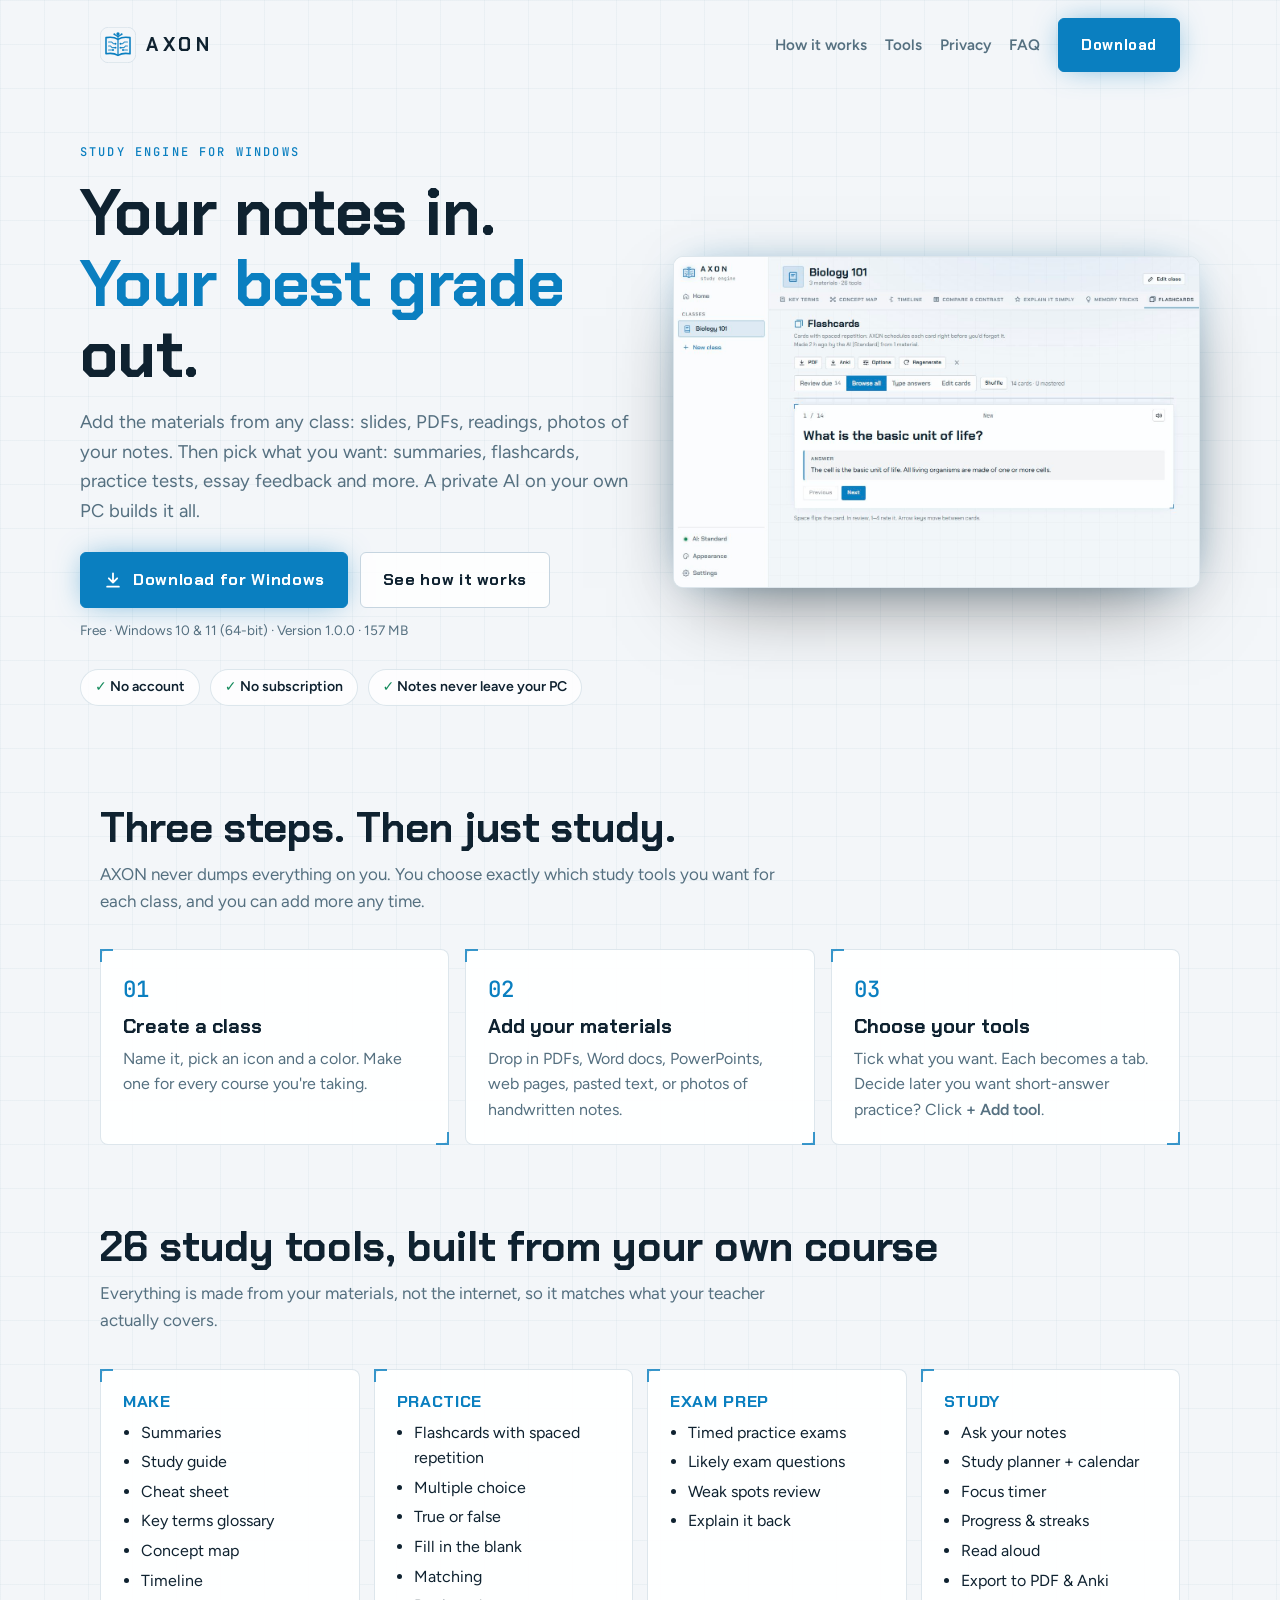
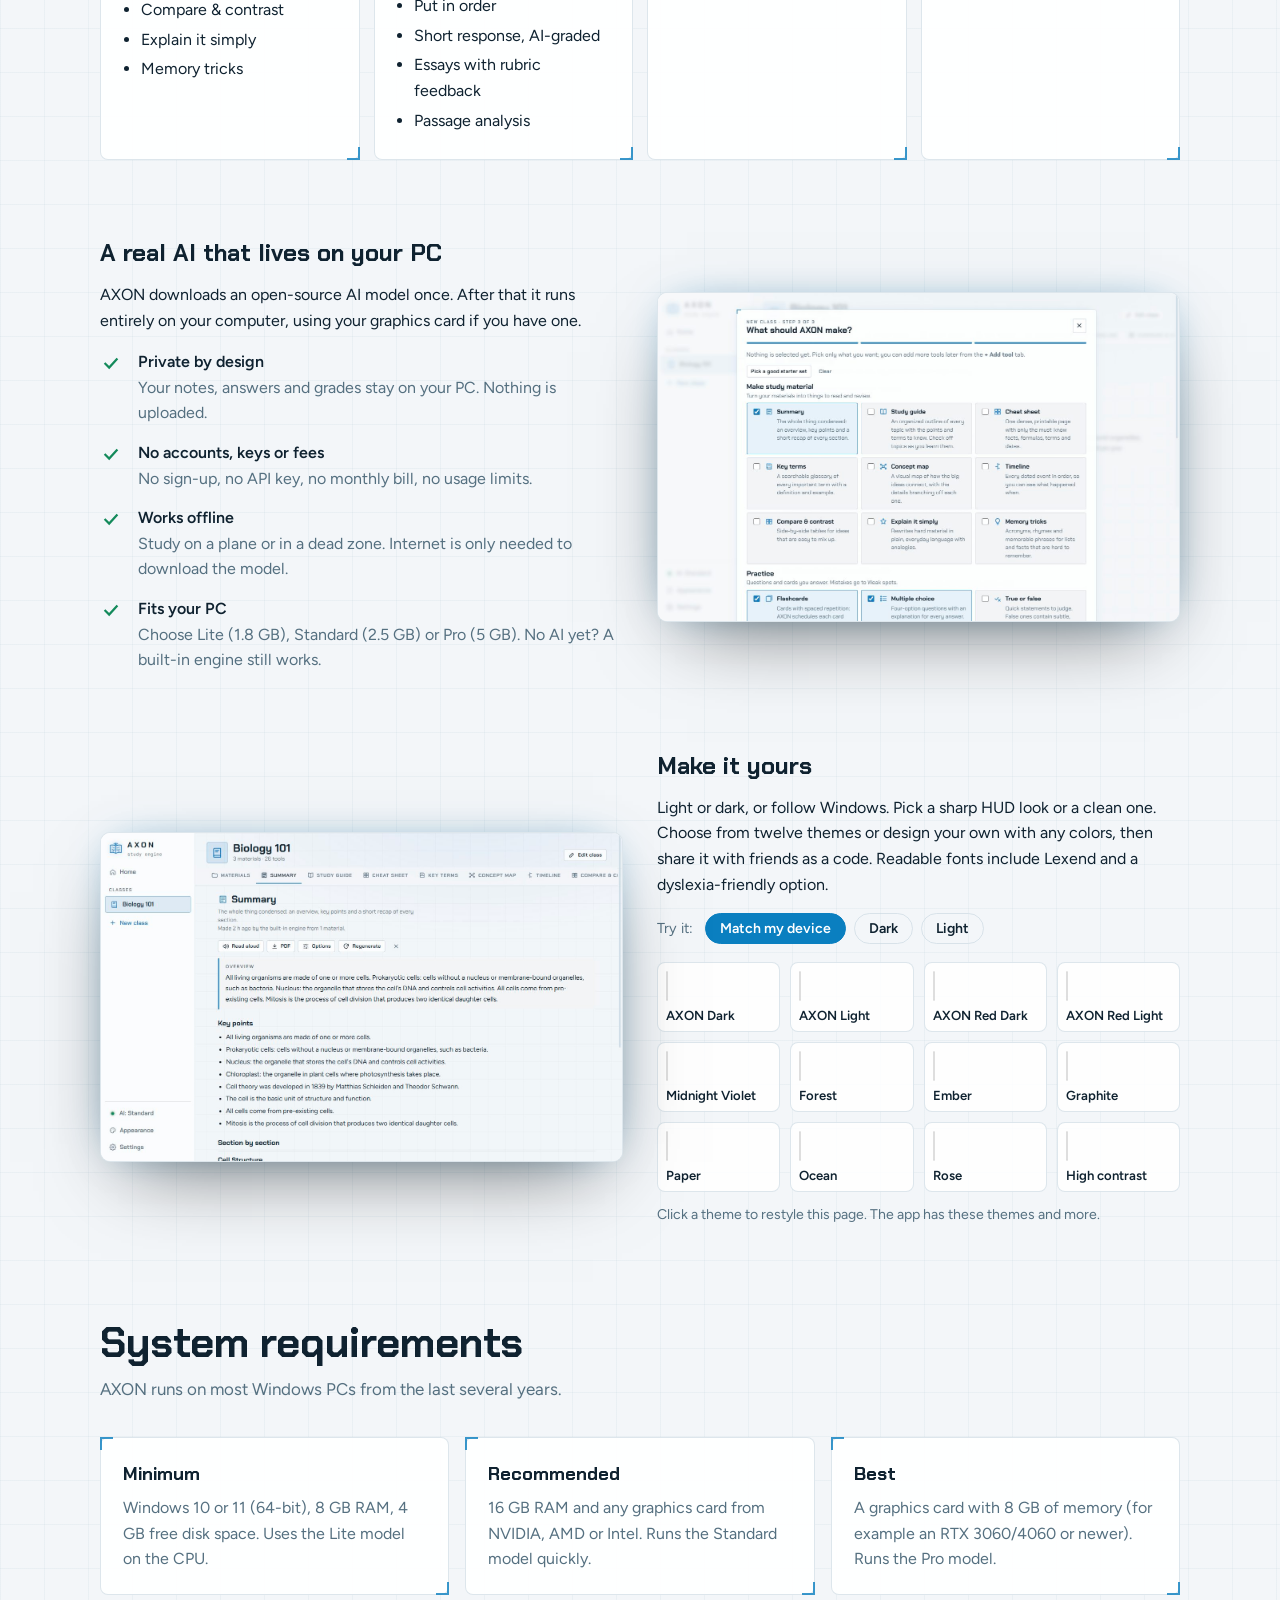
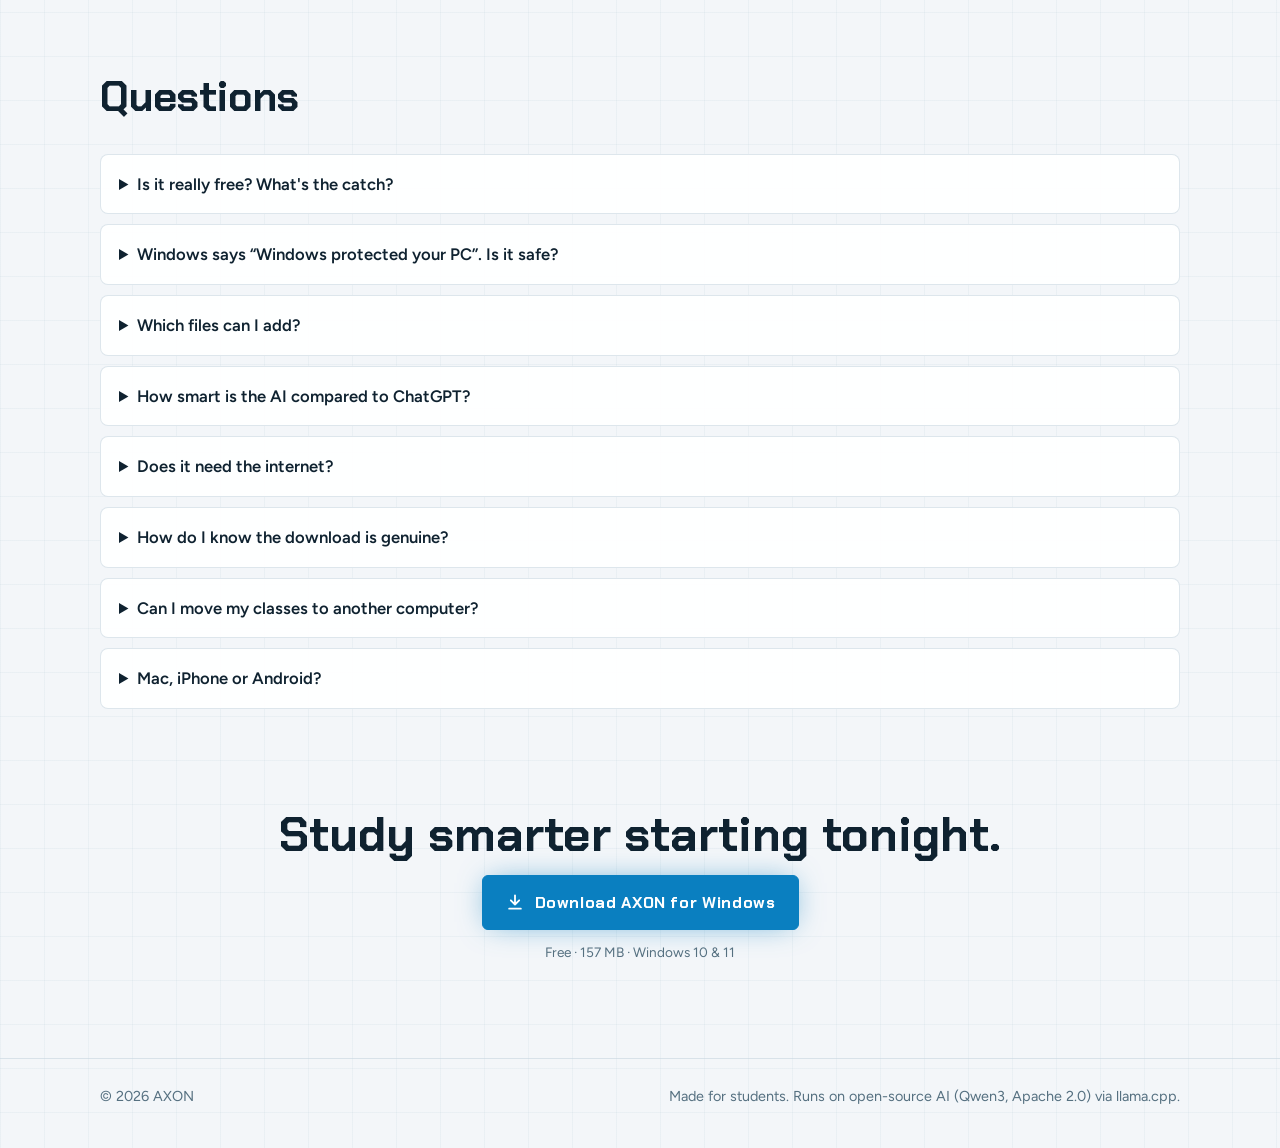
==== index.html @ 90cc16d3 "Publish AXON website Static download page with per-theme app previews, self-hosted fonts and a stric" ====
<!DOCTYPE html>
<html lang="en">
<head>
<meta charset="utf-8">
<meta name="viewport" content="width=device-width, initial-scale=1">
<title>AXON · Your private AI study engine</title>
<meta name="description" content="AXON turns your course materials into summaries, flashcards, practice tests and more, with a private AI that runs on your own PC. Free for Windows.">
<meta http-equiv="Content-Security-Policy" content="default-src 'none'; script-src 'self'; style-src 'self'; font-src 'self'; img-src 'self' data:; manifest-src 'self'; connect-src 'none'; object-src 'none'; base-uri 'none'; form-action 'none'; upgrade-insecure-requests">
<meta name="referrer" content="strict-origin-when-cross-origin">
<meta http-equiv="X-Content-Type-Options" content="nosniff">
<link rel="icon" href="icon.png" id="favicon">
<link rel="stylesheet" href="styles.css">
</head>
<body>
<header class="wrap">
  <nav>
    <a class="brand" href="#"><svg class="brand-ic" viewBox="0 0 40 40" aria-hidden="true"><rect class="tile" x=".3" y=".3" width="39.4" height="39.4" rx="9"/><g transform="translate(1.6 1.6) scale(.92)"><path d="M20 13.2C16 10.6 10.6 10.1 5.5 11.1V30.6C10.6 29.6 16 30.1 20 32.6C24 30.1 29.4 29.6 34.5 30.6V11.1C29.4 10.1 24 10.6 20 13.2Z" fill="none" stroke="currentColor" stroke-width="1.9" stroke-linejoin="round"/> <path d="M20 13.2V32.6" stroke="currentColor" stroke-width="1.5"/> <path d="M8.6 16.4H12.4L14.4 18.4H16.6M8.6 21.2H10.8L12.8 23.2H16.6M8.6 26H13.4" fill="none" stroke="currentColor" stroke-width="1.3" stroke-linecap="round" stroke-linejoin="round" stroke-opacity=".85"/> <path d="M31.4 16.4H27.6L25.6 18.4H23.4M31.4 21.2H29.2L27.2 23.2H23.4M31.4 26H26.6" fill="none" stroke="currentColor" stroke-width="1.3" stroke-linecap="round" stroke-linejoin="round" stroke-opacity=".85"/> <g fill="currentColor"><circle cx="17" cy="18.4" r="1.15"/><circle cx="17" cy="23.2" r="1.15"/><circle cx="14" cy="26" r="1.15"/><circle cx="23" cy="18.4" r="1.15"/><circle cx="23" cy="23.2" r="1.15"/><circle cx="26" cy="26" r="1.15"/></g> <g class="spark"><path d="M20 12.4V8.4M20 10L16.4 7.6M20 10L23.6 7.6" stroke="currentColor" stroke-width="1.4" stroke-linecap="round"/> <circle cx="20" cy="6.6" r="2" fill="currentColor"/><circle cx="15.6" cy="7" r="1.15" fill="currentColor"/><circle cx="24.4" cy="7" r="1.15" fill="currentColor"/></g></g></svg>AXON</a>
    <div class="navlinks"><a href="#how">How it works</a><a href="#tools">Tools</a><a href="#private">Privacy</a><a href="#faq">FAQ</a>
      <a class="btn primary" href="#download">Download</a></div>
  </nav>
</header>

<main>
  <div class="wrap hero">
    <div>
      <span class="eyebrow">Study engine for Windows</span>
      <h1>Your notes in.<br><em>Your best grade</em> out.</h1>
      <p class="lead">Add the materials from any class: slides, PDFs, readings, photos of your notes. Then pick what you want: summaries, flashcards, practice tests, essay feedback and more. A private AI on your own PC builds it all.</p>
      <div class="cta" id="download">
        <a class="btn primary" href="https://github.com/Loki-2337/axon/releases/download/v1.0.0/AXON-Setup-1.0.0.exe">
          <svg viewBox="0 0 24 24" fill="none" stroke="currentColor" stroke-width="2.2" stroke-linecap="round" stroke-linejoin="round"><path d="M12 4v11M7 10l5 5 5-5M5 20h14"/></svg>
          Download for Windows</a>
        <a class="btn" href="#how">See how it works</a>
      </div>
      <p class="fine">Free · Windows 10 &amp; 11 (64-bit) · Version 1.0.0 · 157 MB</p>
      <div class="badges"><span class="badge"><b>✓</b> No account</span><span class="badge"><b>✓</b> No subscription</span><span class="badge"><b>✓</b> Notes never leave your PC</span></div>
    </div>
    <div class="shot"><img data-shot="flashcards" src="shots/axon-dark/flashcards.jpg" width="1304" height="821" alt="AXON showing AI-made flashcards for a Biology class"></div>
  </div>

  <section id="how">
    <div class="wrap">
      <h2>Three steps. Then just study.</h2>
      <p class="sub">AXON never dumps everything on you. You choose exactly which study tools you want for each class, and you can add more any time.</p>
      <div class="steps">
        <div class="card"><span class="n">01</span><h3>Create a class</h3><p>Name it, pick an icon and a color. Make one for every course you're taking.</p></div>
        <div class="card"><span class="n">02</span><h3>Add your materials</h3><p>Drop in PDFs, Word docs, PowerPoints, web pages, pasted text, or photos of handwritten notes.</p></div>
        <div class="card"><span class="n">03</span><h3>Choose your tools</h3><p>Tick what you want. Each becomes a tab. Decide later you want short-answer practice? Click <b>+ Add tool</b>.</p></div>
      </div>
    </div>
  </section>

  <section id="tools">
    <div class="wrap">
      <h2>26 study tools, built from your own course</h2>
      <p class="sub">Everything is made from your materials, not the internet, so it matches what your teacher actually covers.</p>
      <div class="tools">
        <div class="card"><h3>MAKE</h3><ul><li>Summaries</li><li>Study guide</li><li>Cheat sheet</li><li>Key terms glossary</li><li>Concept map</li><li>Timeline</li><li>Compare &amp; contrast</li><li>Explain it simply</li><li>Memory tricks</li></ul></div>
        <div class="card"><h3>PRACTICE</h3><ul><li>Flashcards with spaced repetition</li><li>Multiple choice</li><li>True or false</li><li>Fill in the blank</li><li>Matching</li><li>Put in order</li><li>Short response, AI-graded</li><li>Essays with rubric feedback</li><li>Passage analysis</li></ul></div>
        <div class="card"><h3>EXAM PREP</h3><ul><li>Timed practice exams</li><li>Likely exam questions</li><li>Weak spots review</li><li>Explain it back</li></ul></div>
        <div class="card"><h3>STUDY</h3><ul><li>Ask your notes</li><li>Study planner + calendar</li><li>Focus timer</li><li>Progress &amp; streaks</li><li>Read aloud</li><li>Export to PDF &amp; Anki</li></ul></div>
      </div>
    </div>
  </section>

  <section id="private">
    <div class="wrap split">
      <div>
        <h2>A real AI that lives on your PC</h2>
        <p class="sub">AXON downloads an open-source AI model once. After that it runs entirely on your computer, using your graphics card if you have one.</p>
        <ul class="list">
          <li><svg viewBox="0 0 24 24" fill="none" stroke="currentColor" stroke-width="2.4"><path d="M5 12l5 5 9-10"/></svg><div><b>Private by design</b><span>Your notes, answers and grades stay on your PC. Nothing is uploaded.</span></div></li>
          <li><svg viewBox="0 0 24 24" fill="none" stroke="currentColor" stroke-width="2.4"><path d="M5 12l5 5 9-10"/></svg><div><b>No accounts, keys or fees</b><span>No sign-up, no API key, no monthly bill, no usage limits.</span></div></li>
          <li><svg viewBox="0 0 24 24" fill="none" stroke="currentColor" stroke-width="2.4"><path d="M5 12l5 5 9-10"/></svg><div><b>Works offline</b><span>Study on a plane or in a dead zone. Internet is only needed to download the model.</span></div></li>
          <li><svg viewBox="0 0 24 24" fill="none" stroke="currentColor" stroke-width="2.4"><path d="M5 12l5 5 9-10"/></svg><div><b>Fits your PC</b><span>Choose Lite (1.8 GB), Standard (2.5 GB) or Pro (5 GB). No AI yet? A built-in engine still works.</span></div></li>
        </ul>
      </div>
      <div class="shot"><img data-shot="tools" src="shots/axon-dark/tools.jpg" width="1304" height="821" alt="Choosing which study tools to add to a class"></div>
    </div>
  </section>

  <section>
    <div class="wrap split">
      <div class="shot"><img data-shot="summary" src="shots/axon-dark/summary.jpg" width="1304" height="821" alt="An AI summary of a class"></div>
      <div>
        <h2>Make it yours</h2>
        <p class="sub">Light or dark, or follow Windows. Pick a sharp HUD look or a clean one. Choose from twelve themes or design your own with any colors, then share it with friends as a code. Readable fonts include Lexend and a dyslexia-friendly option.</p>
        <div class="modes" role="group" aria-label="Light or dark"><span>Try it:</span>
          <button class="mode" data-mode="auto">Match my device</button><button class="mode" data-mode="dark">Dark</button><button class="mode" data-mode="light">Light</button></div>
        <div class="themes" id="themes" role="group" aria-label="Themes"></div>
        <p class="tryhint">Click a theme to restyle this page. The app has these themes and more.</p>
      </div>
    </div>
  </section>

  <section>
    <div class="wrap">
      <h2>System requirements</h2>
      <p class="sub">AXON runs on most Windows PCs from the last several years.</p>
      <div class="reqs">
        <div class="card"><b>Minimum</b><p>Windows 10 or 11 (64-bit), 8 GB RAM, 4 GB free disk space. Uses the Lite model on the CPU.</p></div>
        <div class="card"><b>Recommended</b><p>16 GB RAM and any graphics card from NVIDIA, AMD or Intel. Runs the Standard model quickly.</p></div>
        <div class="card"><b>Best</b><p>A graphics card with 8 GB of memory (for example an RTX 3060/4060 or newer). Runs the Pro model.</p></div>
      </div>
    </div>
  </section>

  <section id="faq">
    <div class="wrap">
      <h2>Questions</h2>
      <p class="sub"></p>
      <details><summary>Is it really free? What's the catch?</summary><p>Yes. The AI runs on your own computer, so there are no server costs to pass on to you. No ads, no account, no data collection.</p></details>
      <details><summary>Windows says “Windows protected your PC”. Is it safe?</summary><p>That warning appears for new apps that haven't built up a download reputation with Microsoft yet. Click “More info”, then “Run anyway”.</p></details>
      <details><summary>Which files can I add?</summary><p>PDF (including scanned PDFs), Word (.docx), PowerPoint (.pptx), Excel (.xlsx), CSV, RTF, text, Markdown and HTML files, web pages (paste a link), pasted text, and photos or screenshots of notes. AXON reads the text from photos and scans for you, and marks it so you can check it.</p></details>
      <details><summary>How smart is the AI compared to ChatGPT?</summary><p>It's a smaller model, so it's tuned for one job: building study material from what you give it. It only uses your materials, which keeps questions on topic and avoids made-up facts. Larger models give better results if your PC can run them.</p></details>
      <details><summary>Does it need the internet?</summary><p>Only to download the AI model (once), to add web links, and the first time you add a photo (to download the text-recognition data). Everything else works offline.</p></details>
      <details id="verify"><summary>How do I know the download is genuine?</summary><p>Every release has a unique fingerprint (SHA-256). After downloading, open PowerShell in your Downloads folder and run <code>Get-FileHash AXON-Setup-1.0.0.exe</code>. The result must match exactly:</p><code class="hash">71FD82F5A1A67143D7C548A097F24AF6279111B9EF87F28E09CBEA021C46C9F5</code><p>If it doesn't match, delete the file and download it again from this page only.</p></details>
      <details><summary>Can I move my classes to another computer?</summary><p>Yes. Settings → Your data → Back up all classes creates one file. Restore it on the other PC.</p></details>
      <details><summary>Mac, iPhone or Android?</summary><p>AXON is Windows-only for now.</p></details>
    </div>
  </section>

  <div class="wrap final">
    <h2>Study smarter starting tonight.</h2>
    <a class="btn primary" href="https://github.com/Loki-2337/axon/releases/download/v1.0.0/AXON-Setup-1.0.0.exe">
      <svg viewBox="0 0 24 24" fill="none" stroke="currentColor" stroke-width="2.2" stroke-linecap="round" stroke-linejoin="round"><path d="M12 4v11M7 10l5 5 5-5M5 20h14"/></svg>
      Download AXON for Windows</a>
    <p class="fine">Free · 157 MB · Windows 10 &amp; 11</p>
  </div>
</main>

<footer><div class="wrap"><span>© 2026 AXON</span><span>Made for students. Runs on open-source AI (Qwen3, Apache 2.0) via llama.cpp.</span></div></footer>
<script src="site.js" defer></script>
</body>
</html>
---- styles.css ----
/* AXON website styles. Fonts are self-hosted (see fonts/). */
@font-face{font-family:"Chakra Petch";font-style:normal;font-weight:500;font-display:swap;src:url(fonts/chakra-petch-latin-500-normal.woff2) format("woff2")}
@font-face{font-family:"Chakra Petch";font-style:normal;font-weight:600;font-display:swap;src:url(fonts/chakra-petch-latin-600-normal.woff2) format("woff2")}
@font-face{font-family:"Chakra Petch";font-style:normal;font-weight:700;font-display:swap;src:url(fonts/chakra-petch-latin-700-normal.woff2) format("woff2")}
@font-face{font-family:"Figtree";font-style:normal;font-weight:400;font-display:swap;src:url(fonts/figtree-latin-400-normal.woff2) format("woff2")}
@font-face{font-family:"Figtree";font-style:normal;font-weight:500;font-display:swap;src:url(fonts/figtree-latin-500-normal.woff2) format("woff2")}
@font-face{font-family:"Figtree";font-style:normal;font-weight:600;font-display:swap;src:url(fonts/figtree-latin-600-normal.woff2) format("woff2")}
@font-face{font-family:"JetBrains Mono";font-style:normal;font-weight:500;font-display:swap;src:url(fonts/jetbrains-mono-latin-500-normal.woff2) format("woff2")}
:root{--bg:#050b12;--panel:#0a1622;--line:#1d5468;--text:#d8f3ff;--muted:#7fa3b3;--accent:#33e1ff;--c2:#ffb547;--good:#3ee0a0;--ink:#061017;
  --grid:color-mix(in srgb,var(--line) 20%,transparent);--soft:color-mix(in srgb,var(--line) 60%,transparent);color-scheme:dark}
@media (prefers-color-scheme: light){:root:not([data-theme="dark"]){--bg:#f3f6f9;--panel:#fff;--line:#c6d5e0;--text:#0f2230;--muted:#557080;--accent:#0a7fc0;--c2:#b86e00;--good:#138a5b;--ink:#fff;color-scheme:light}}
:root[data-theme="light"]{--bg:#f3f6f9;--panel:#fff;--line:#c6d5e0;--text:#0f2230;--muted:#557080;--accent:#0a7fc0;--c2:#b86e00;--good:#138a5b;--ink:#fff;color-scheme:light}
body{transition:background-color .35s,color .35s}
*{box-sizing:border-box}
html{scroll-behavior:smooth}
body{margin:0;background:var(--bg);color:var(--text);font:16px/1.6 "Figtree",system-ui,sans-serif;-webkit-font-smoothing:antialiased;
  background-image:radial-gradient(1000px 520px at 75% -10%,color-mix(in srgb,var(--accent) 12%,transparent),transparent 60%),linear-gradient(var(--grid) 1px,transparent 1px),linear-gradient(90deg,var(--grid) 1px,transparent 1px);background-size:auto,44px 44px,44px 44px}
a{color:var(--accent)}
h1,h2,h3{font-family:"Chakra Petch",sans-serif;line-height:1.08;margin:0}
.wrap{max-width:1120px;margin:0 auto;padding:0 20px}
nav{display:flex;align-items:center;justify-content:space-between;padding:18px 0;gap:12px}
.brand{display:flex;align-items:center;gap:10px;font-family:"Chakra Petch";font-weight:700;letter-spacing:.24em;font-size:19px;text-decoration:none;color:var(--text)}
.brand-ic{width:36px;height:36px;display:block;flex:none}
.brand-ic .tile{fill:var(--bg);stroke:var(--line);stroke-width:.6}
.brand-ic g{color:var(--accent);transition:color .35s}
.brand-ic .tile{transition:fill .35s}
.brand-ic .spark{animation:spark 2.8s ease-in-out infinite}
@keyframes spark{50%{opacity:.45}}
@media (prefers-reduced-motion: reduce){.brand-ic .spark{animation:none}}
.navlinks{display:flex;gap:18px;align-items:center;font-weight:600;font-size:.95rem}
.navlinks a{color:var(--muted);text-decoration:none}
.navlinks a:hover{color:var(--text)}
.btn{display:inline-flex;align-items:center;gap:10px;font-family:"Chakra Petch";font-weight:700;letter-spacing:.04em;padding:14px 22px;border-radius:6px;text-decoration:none;border:1px solid var(--line);color:var(--text);background:color-mix(in srgb,var(--panel) 85%,transparent)}
.btn.primary{background:var(--accent);color:var(--ink);border-color:var(--accent);box-shadow:0 0 30px -8px color-mix(in srgb,var(--accent) 70%,transparent)}
.btn.primary:hover{filter:brightness(1.08)}
.btn svg{width:20px;height:20px}
.hero{display:grid;grid-template-columns:1.05fr 1fr;gap:40px;align-items:center;padding:48px 0 30px}
.eyebrow{font-family:"JetBrains Mono";font-size:12px;letter-spacing:.18em;text-transform:uppercase;color:var(--accent)}
.hero h1{font-size:clamp(2.4rem,5.4vw,4.1rem);margin:14px 0 18px;letter-spacing:-.01em}
.hero h1 em{font-style:normal;color:var(--accent)}
.hero p.lead{font-size:1.15rem;color:var(--muted);max-width:52ch;margin:0 0 26px}
.cta{display:flex;flex-wrap:wrap;gap:12px;align-items:center}
.fine{font-size:.85rem;color:var(--muted);margin-top:12px}
.shot{border:1px solid var(--soft);border-radius:10px;overflow:hidden;box-shadow:0 30px 80px -30px rgba(0,0,0,.6),0 0 40px -18px color-mix(in srgb,var(--accent) 60%,transparent);position:relative;background:var(--panel)}
.shot img{display:block;width:100%;height:auto;transition:opacity .25s}
.shot img.swapping{opacity:.15}
.badges{display:flex;flex-wrap:wrap;gap:10px;margin:28px 0 0}
.badge{border:1px solid var(--soft);border-radius:999px;padding:6px 14px;font-size:.88rem;font-weight:600;background:color-mix(in srgb,var(--panel) 80%,transparent)}
.badge b{color:var(--good)}
section{padding:70px 0 10px}
section > .wrap > h2{font-size:clamp(1.8rem,3.4vw,2.6rem);margin-bottom:10px}
section > .wrap > p.sub{color:var(--muted);max-width:62ch;margin:0 0 34px;font-size:1.06rem}
.steps{display:grid;grid-template-columns:repeat(3,1fr);gap:16px}
.card{background:color-mix(in srgb,var(--panel) 92%,transparent);border:1px solid var(--soft);border-radius:8px;padding:22px;position:relative}
.card::before,.card::after{content:"";position:absolute;width:11px;height:11px;border:2px solid var(--accent);opacity:.8}
.card::before{top:-1px;left:-1px;border-right:0;border-bottom:0}.card::after{bottom:-1px;right:-1px;border-left:0;border-top:0}
.card .n{font-family:"JetBrains Mono";color:var(--accent);font-size:1.4rem}
.card h3{font-size:1.25rem;margin:8px 0 8px}
.card p{margin:0;color:var(--muted)}
.tools{display:grid;grid-template-columns:repeat(4,1fr);gap:14px}
.tools .card h3{font-size:1.05rem;color:var(--accent);margin:0 0 10px;letter-spacing:.04em}
.tools ul{margin:0;padding-left:1.1rem;color:var(--text)}
.tools li{margin:4px 0}
.split{display:grid;grid-template-columns:1fr 1fr;gap:34px;align-items:center}
.list{list-style:none;padding:0;margin:0;display:grid;gap:14px}
.list li{display:grid;grid-template-columns:28px 1fr;gap:10px}
.list li svg{width:22px;height:22px;color:var(--good);margin-top:3px}
.list b{display:block}
.list span{color:var(--muted)}
.themes{display:grid;grid-template-columns:repeat(auto-fill,minmax(112px,1fr));gap:10px;margin-top:18px}
.sw{display:flex;flex-direction:column;gap:7px;padding:8px;border-radius:8px;border:1px solid var(--soft);background:color-mix(in srgb,var(--panel) 85%,transparent);color:var(--text);cursor:pointer;font:600 .82rem "Figtree",sans-serif;text-align:left;transition:border-color .15s,transform .15s}
.sw:hover{border-color:var(--accent);transform:translateY(-2px)}
.sw[aria-pressed="true"]{border-color:var(--accent);box-shadow:0 0 0 1px var(--accent),0 0 18px -6px var(--accent)}
.sw .chipset{display:grid;grid-template-columns:2fr 1fr 1fr;height:30px;border-radius:4px;overflow:hidden;border:1px solid rgba(127,127,127,.25)}
.modes{display:flex;gap:8px;flex-wrap:wrap;margin-top:14px;align-items:center}
.modes span{color:var(--muted);font-size:.9rem;margin-right:4px}
.mode{border:1px solid var(--soft);background:transparent;color:var(--text);border-radius:999px;padding:6px 14px;font:600 .88rem "Figtree",sans-serif;cursor:pointer}
.mode[aria-pressed="true"]{background:var(--accent);color:var(--ink);border-color:var(--accent)}
.tryhint{font-size:.88rem;color:var(--muted);margin-top:12px}
.reqs{display:grid;grid-template-columns:repeat(3,1fr);gap:16px}
.reqs .card b{font-family:"Chakra Petch";font-size:1.15rem}
.reqs .card p{margin-top:6px}
details{border:1px solid var(--soft);border-radius:8px;background:color-mix(in srgb,var(--panel) 92%,transparent);margin-bottom:10px}
summary{cursor:pointer;padding:16px 18px;font-weight:600;font-size:1.04rem}
details p{margin:0;padding:0 18px 16px;color:var(--muted)}
.final{text-align:center;padding:80px 0}
.final h2{font-size:clamp(2rem,4vw,3rem);margin-bottom:14px}
footer{border-top:1px solid var(--soft);padding:26px 0 40px;color:var(--muted);font-size:.9rem}
footer .wrap{display:flex;justify-content:space-between;flex-wrap:wrap;gap:12px}
@media (max-width:900px){
  .hero,.split{grid-template-columns:1fr}
  .tools{grid-template-columns:1fr 1fr}
  .steps,.reqs{grid-template-columns:1fr}
  .navlinks a:not(.btn){display:none}
}
@media (max-width:520px){.tools{grid-template-columns:1fr}.wrap{padding:0 16px}.btn{padding:12px 16px}}
.sw .chipset i{display:block}
.hash{font-family:"JetBrains Mono",monospace;font-size:.82rem;word-break:break-all;background:color-mix(in srgb,var(--panel) 85%,transparent);border:1px solid var(--soft);border-radius:6px;padding:8px 10px;display:block;margin:8px 18px 0;color:var(--text)}
details code{font-family:"JetBrains Mono",monospace;font-size:.85rem}
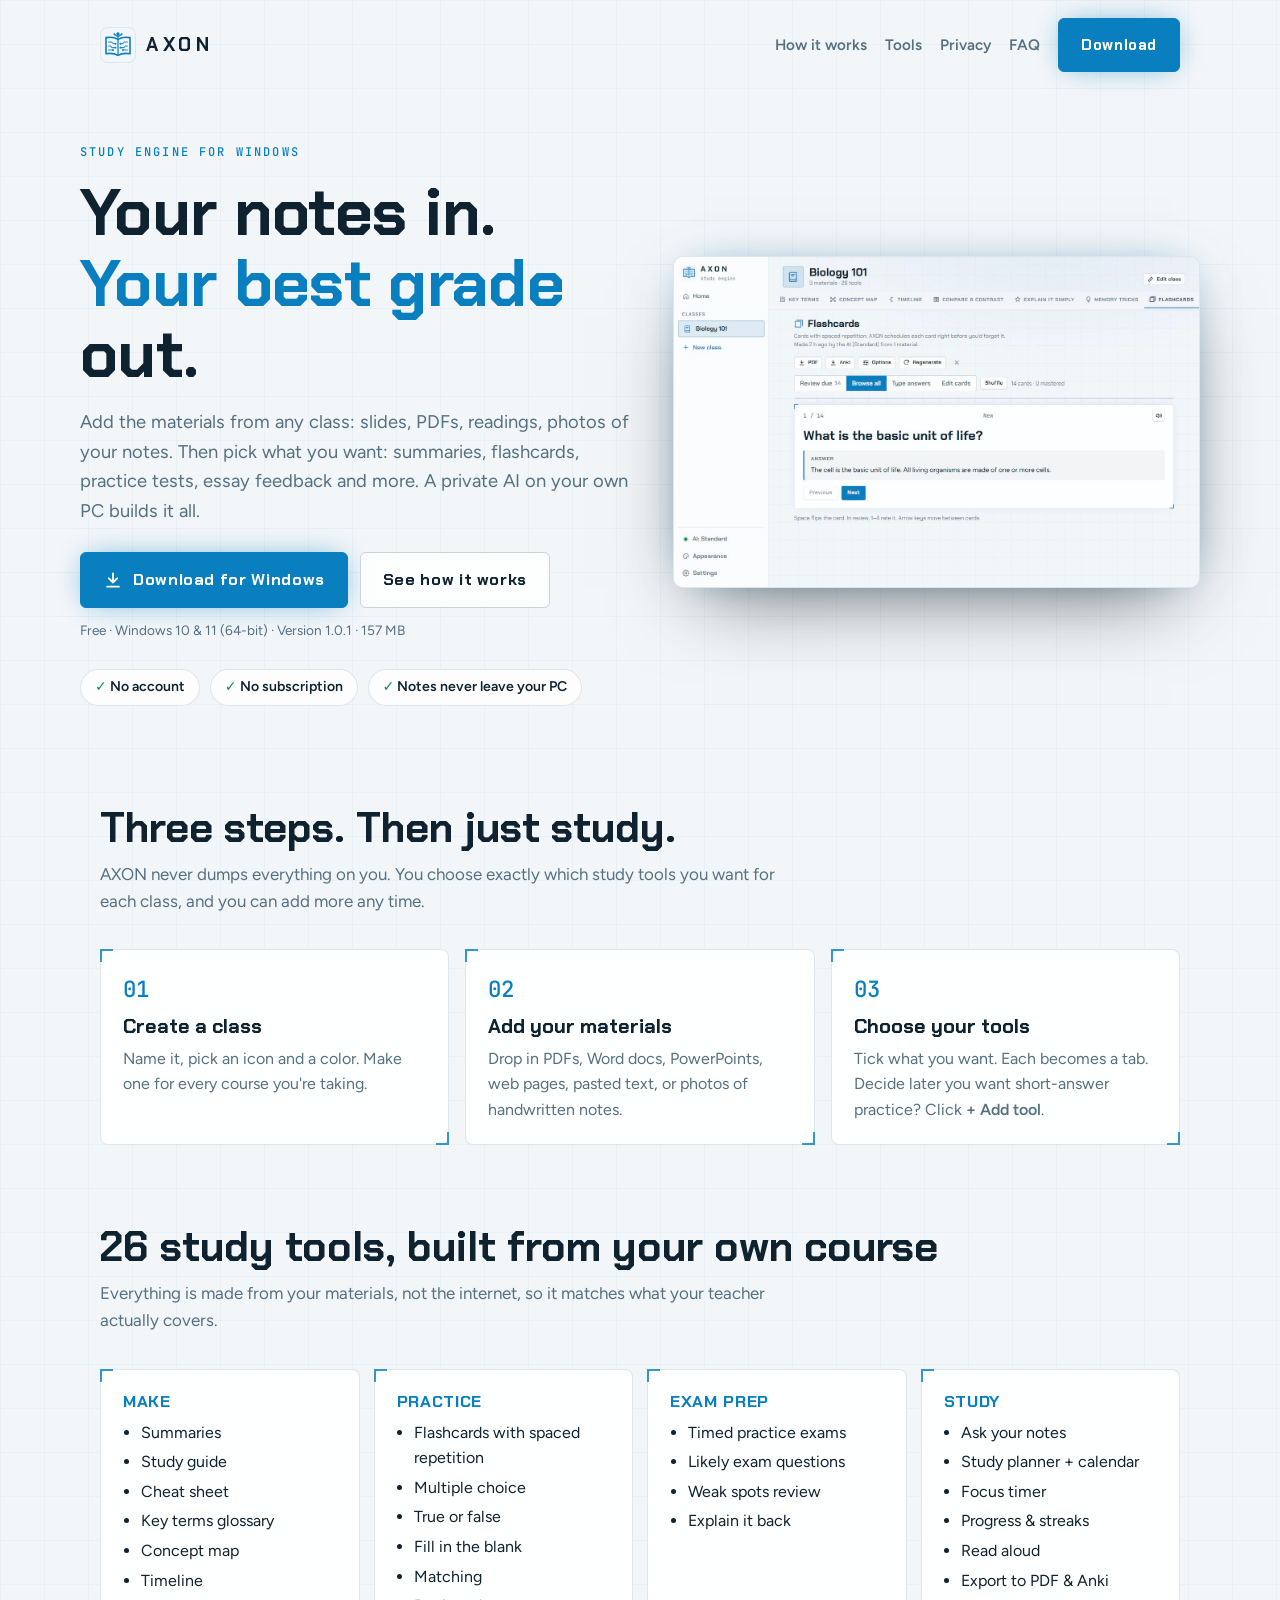
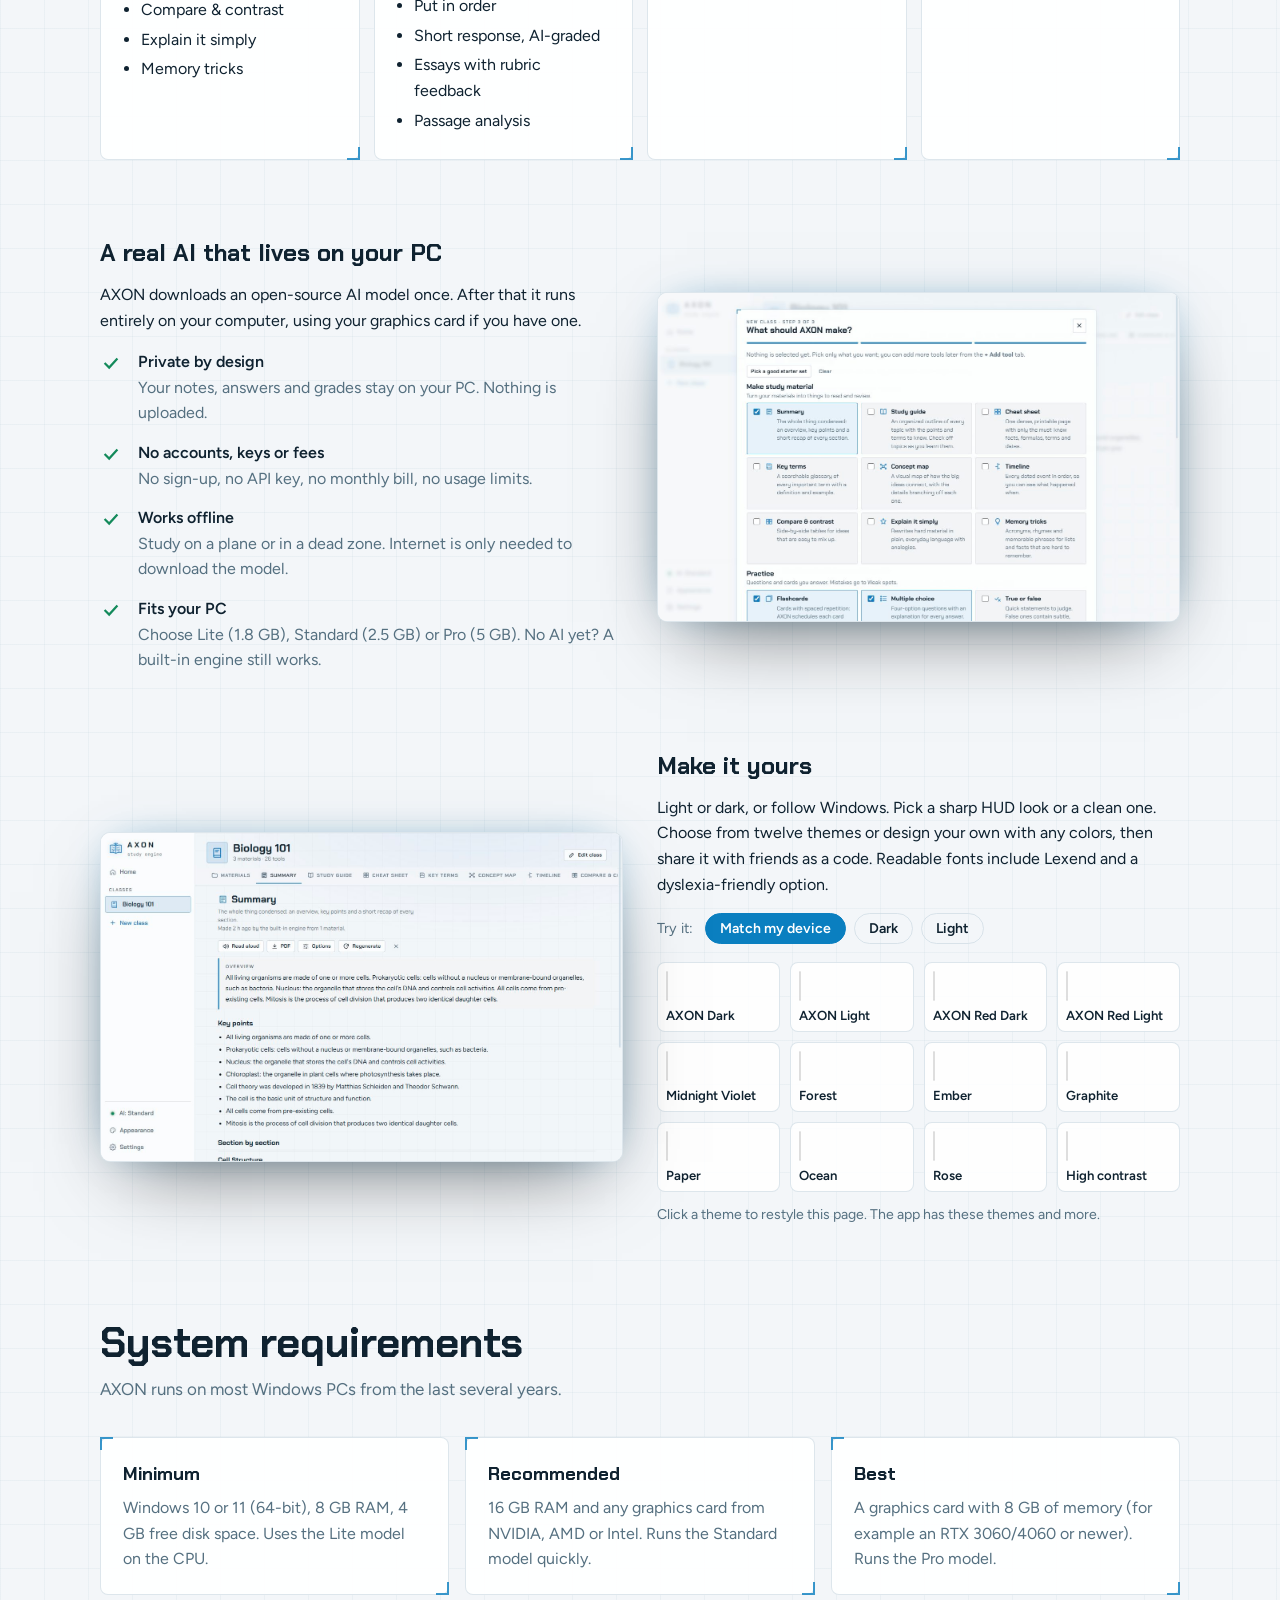
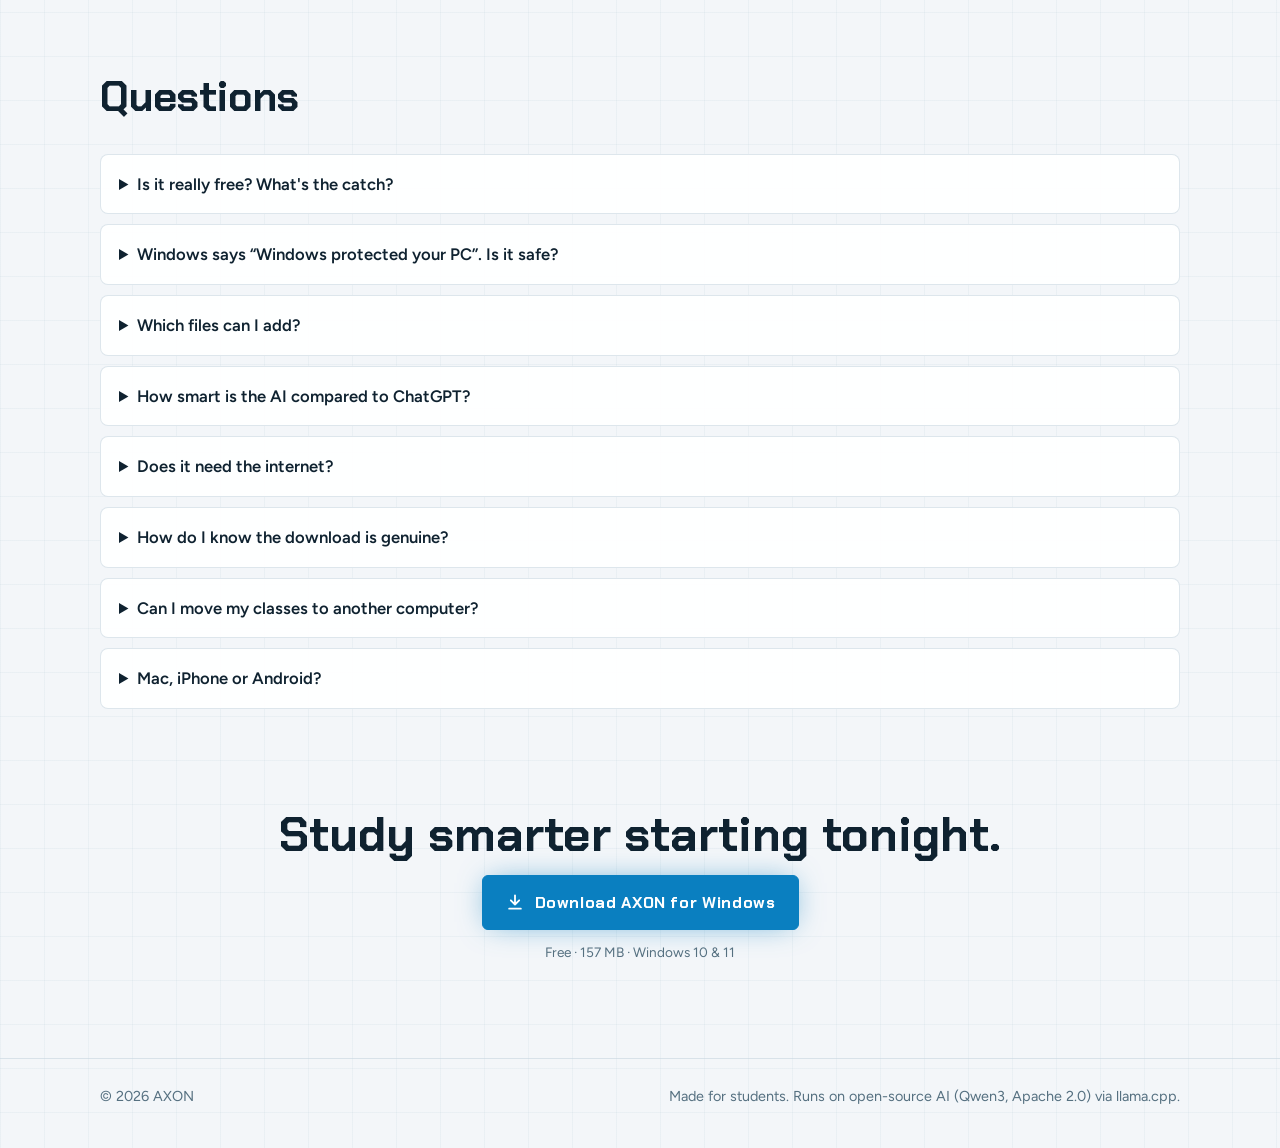
==== commit 1df709e3: "Release 1.0.1: point downloads and fingerprint at the new installer Co-Authored-By: Claude Opus 5.5 " ====
--- a/index.html
+++ b/index.html
@@ -27,12 +27,12 @@
       <h1>Your notes in.<br><em>Your best grade</em> out.</h1>
       <p class="lead">Add the materials from any class: slides, PDFs, readings, photos of your notes. Then pick what you want: summaries, flashcards, practice tests, essay feedback and more. A private AI on your own PC builds it all.</p>
       <div class="cta" id="download">
-        <a class="btn primary" href="https://github.com/Loki-2337/axon/releases/download/v1.0.0/AXON-Setup-1.0.0.exe">
+        <a class="btn primary" href="https://github.com/Loki-2337/axon/releases/download/v1.0.1/AXON-Setup-1.0.1.exe">
           <svg viewBox="0 0 24 24" fill="none" stroke="currentColor" stroke-width="2.2" stroke-linecap="round" stroke-linejoin="round"><path d="M12 4v11M7 10l5 5 5-5M5 20h14"/></svg>
           Download for Windows</a>
         <a class="btn" href="#how">See how it works</a>
       </div>
-      <p class="fine">Free · Windows 10 &amp; 11 (64-bit) · Version 1.0.0 · 157 MB</p>
+      <p class="fine">Free · Windows 10 &amp; 11 (64-bit) · Version 1.0.1 · 157 MB</p>
       <div class="badges"><span class="badge"><b>✓</b> No account</span><span class="badge"><b>✓</b> No subscription</span><span class="badge"><b>✓</b> Notes never leave your PC</span></div>
     </div>
     <div class="shot"><img data-shot="flashcards" src="shots/axon-dark/flashcards.jpg" width="1304" height="821" alt="AXON showing AI-made flashcards for a Biology class"></div>
@@ -114,7 +114,7 @@
       <details><summary>Which files can I add?</summary><p>PDF (including scanned PDFs), Word (.docx), PowerPoint (.pptx), Excel (.xlsx), CSV, RTF, text, Markdown and HTML files, web pages (paste a link), pasted text, and photos or screenshots of notes. AXON reads the text from photos and scans for you, and marks it so you can check it.</p></details>
       <details><summary>How smart is the AI compared to ChatGPT?</summary><p>It's a smaller model, so it's tuned for one job: building study material from what you give it. It only uses your materials, which keeps questions on topic and avoids made-up facts. Larger models give better results if your PC can run them.</p></details>
       <details><summary>Does it need the internet?</summary><p>Only to download the AI model (once), to add web links, and the first time you add a photo (to download the text-recognition data). Everything else works offline.</p></details>
-      <details id="verify"><summary>How do I know the download is genuine?</summary><p>Every release has a unique fingerprint (SHA-256). After downloading, open PowerShell in your Downloads folder and run <code>Get-FileHash AXON-Setup-1.0.0.exe</code>. The result must match exactly:</p><code class="hash">71FD82F5A1A67143D7C548A097F24AF6279111B9EF87F28E09CBEA021C46C9F5</code><p>If it doesn't match, delete the file and download it again from this page only.</p></details>
+      <details id="verify"><summary>How do I know the download is genuine?</summary><p>Every release has a unique fingerprint (SHA-256). After downloading, open PowerShell in your Downloads folder and run <code>Get-FileHash AXON-Setup-1.0.1.exe</code>. The result must match exactly:</p><code class="hash">855FA385242F1800DA1239C23C1DD4C30552E058FC9F3B2EFE73C66B035EF6B2</code><p>If it doesn't match, delete the file and download it again from this page only.</p></details>
       <details><summary>Can I move my classes to another computer?</summary><p>Yes. Settings → Your data → Back up all classes creates one file. Restore it on the other PC.</p></details>
       <details><summary>Mac, iPhone or Android?</summary><p>AXON is Windows-only for now.</p></details>
     </div>
@@ -122,7 +122,7 @@
 
   <div class="wrap final">
     <h2>Study smarter starting tonight.</h2>
-    <a class="btn primary" href="https://github.com/Loki-2337/axon/releases/download/v1.0.0/AXON-Setup-1.0.0.exe">
+    <a class="btn primary" href="https://github.com/Loki-2337/axon/releases/download/v1.0.1/AXON-Setup-1.0.1.exe">
       <svg viewBox="0 0 24 24" fill="none" stroke="currentColor" stroke-width="2.2" stroke-linecap="round" stroke-linejoin="round"><path d="M12 4v11M7 10l5 5 5-5M5 20h14"/></svg>
       Download AXON for Windows</a>
     <p class="fine">Free · 157 MB · Windows 10 &amp; 11</p>
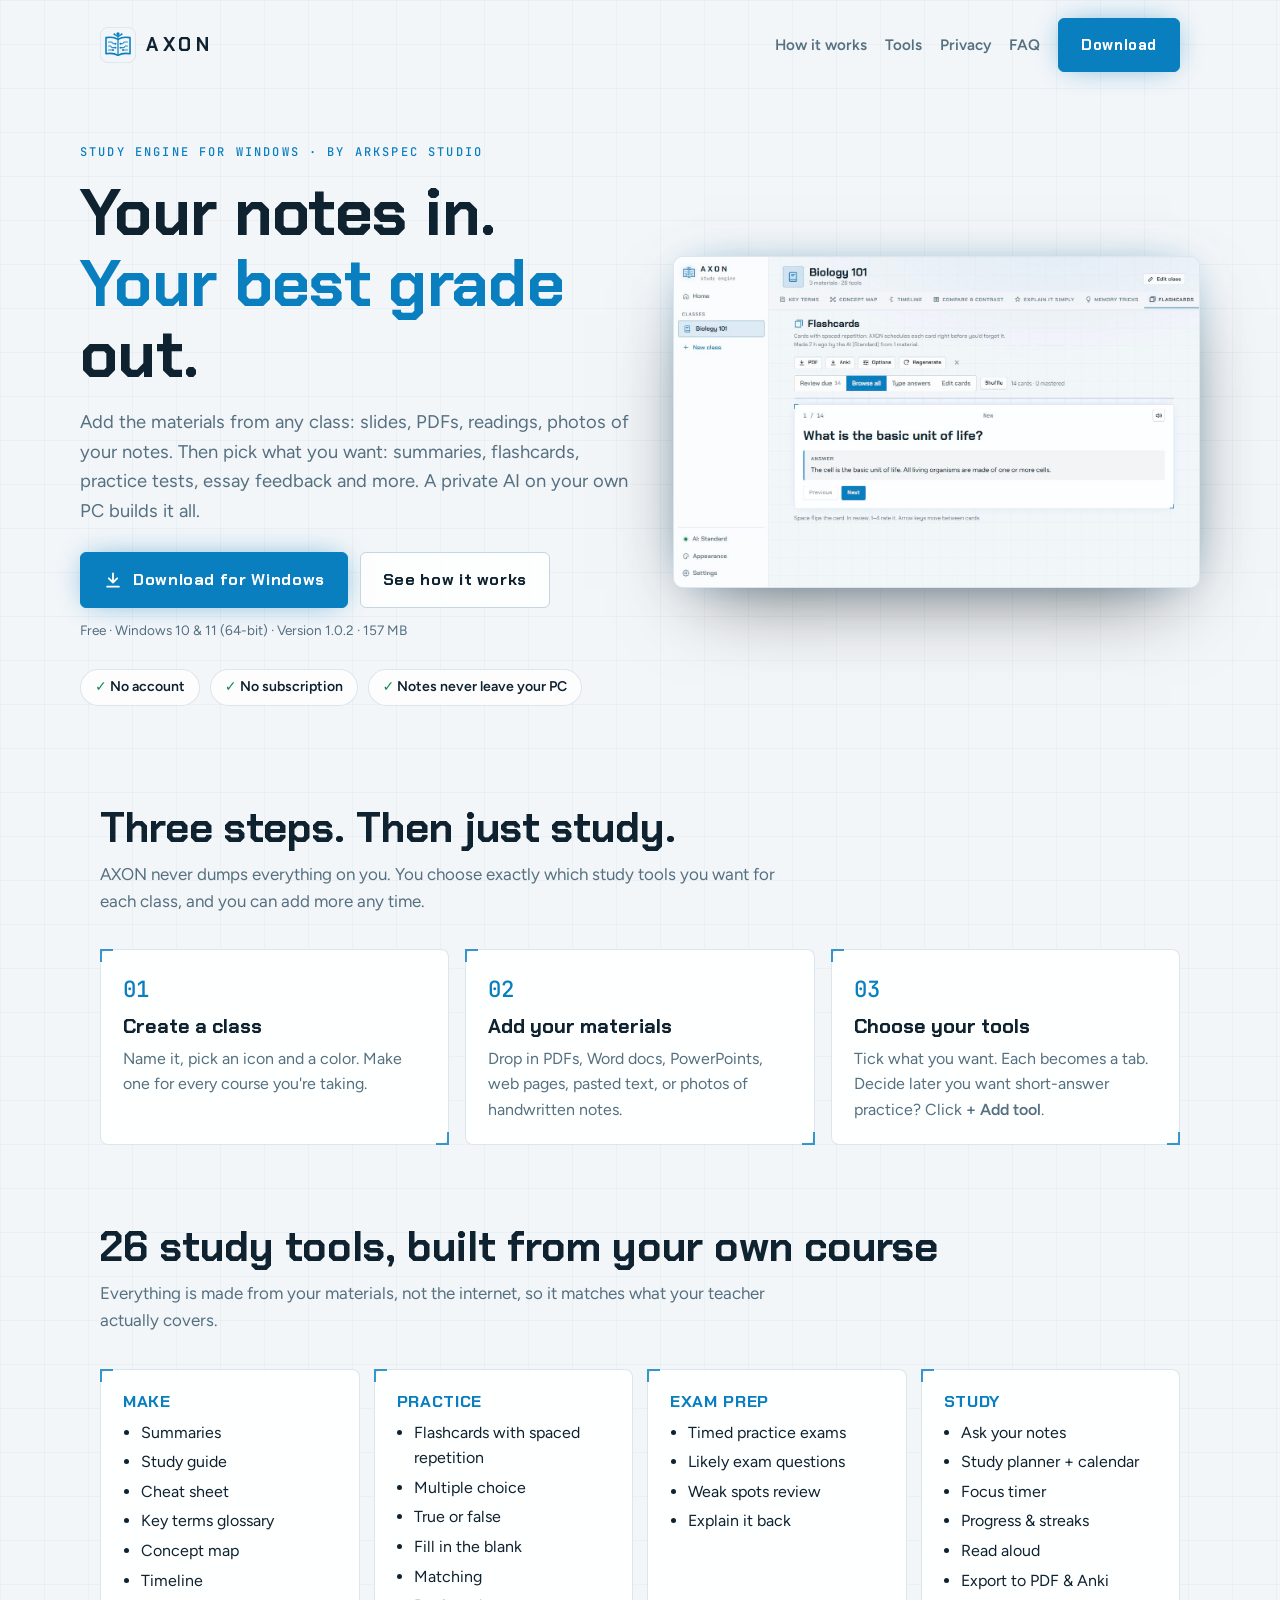
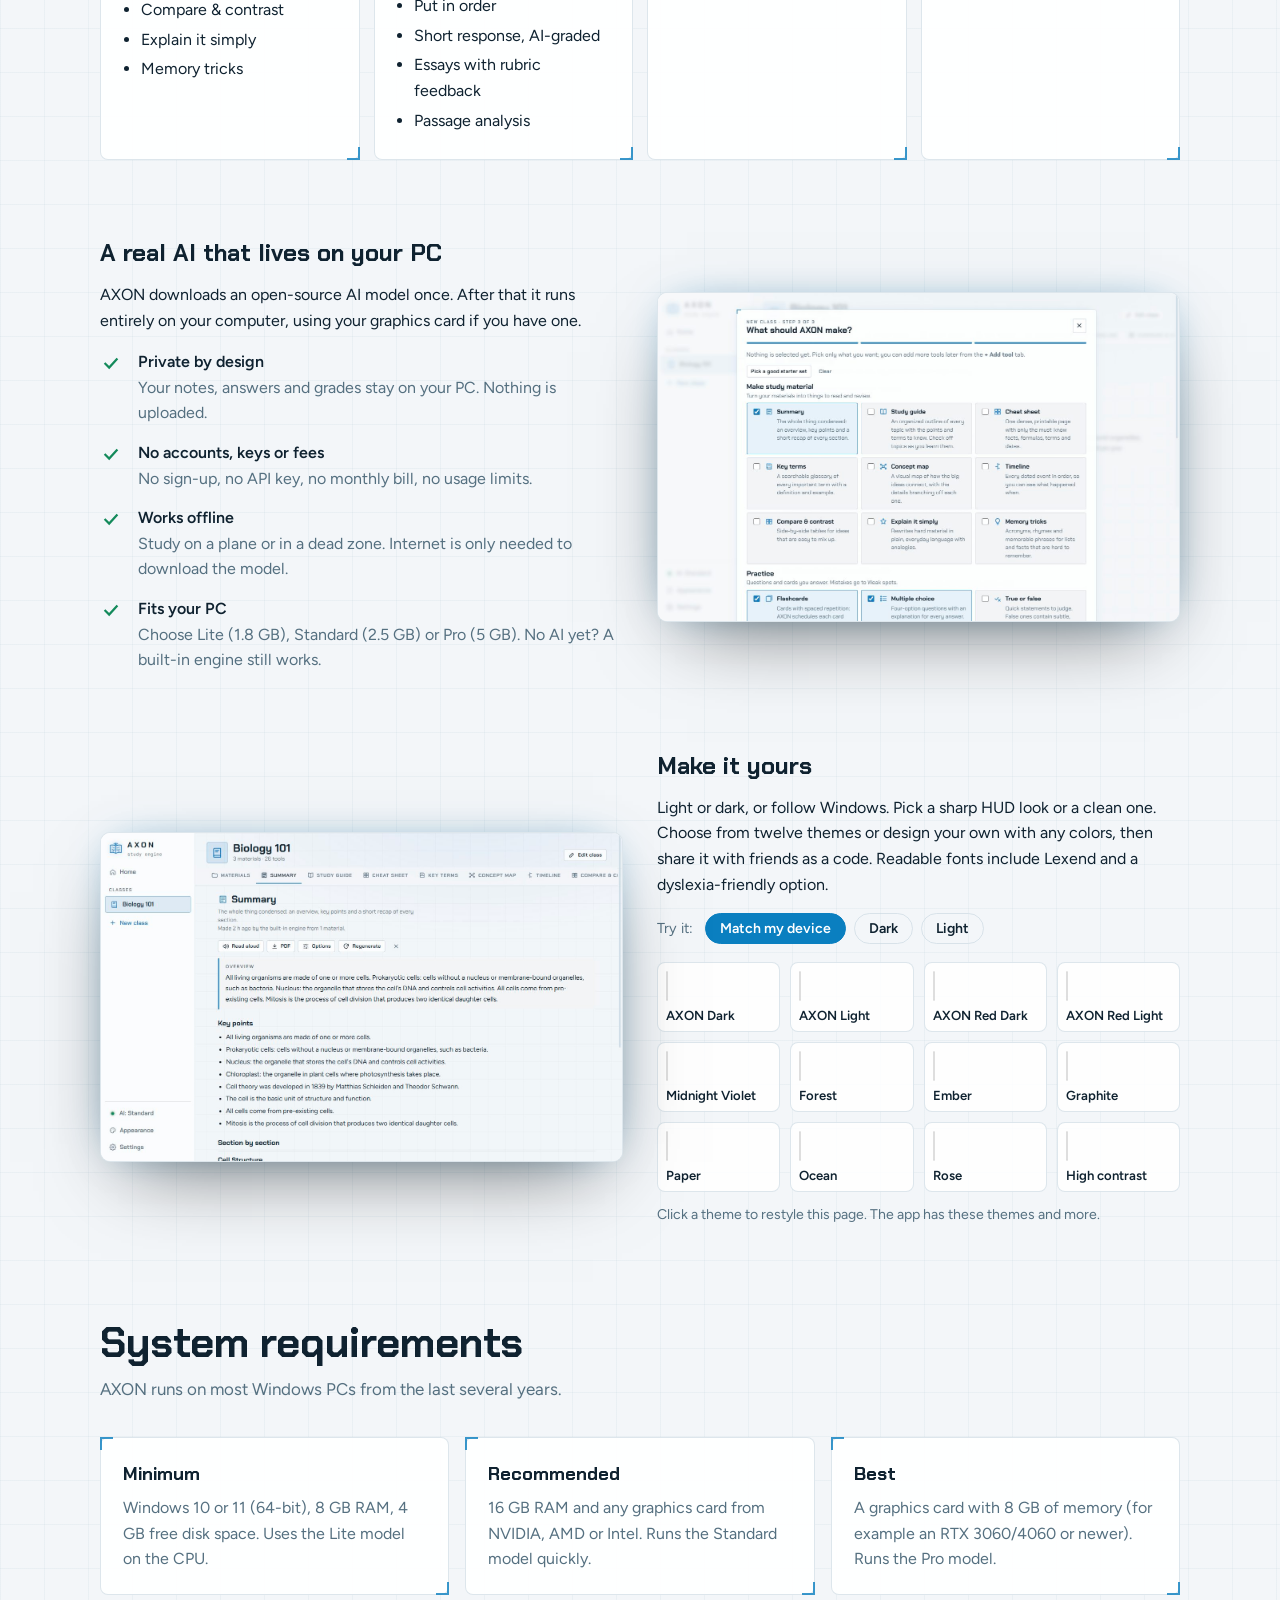
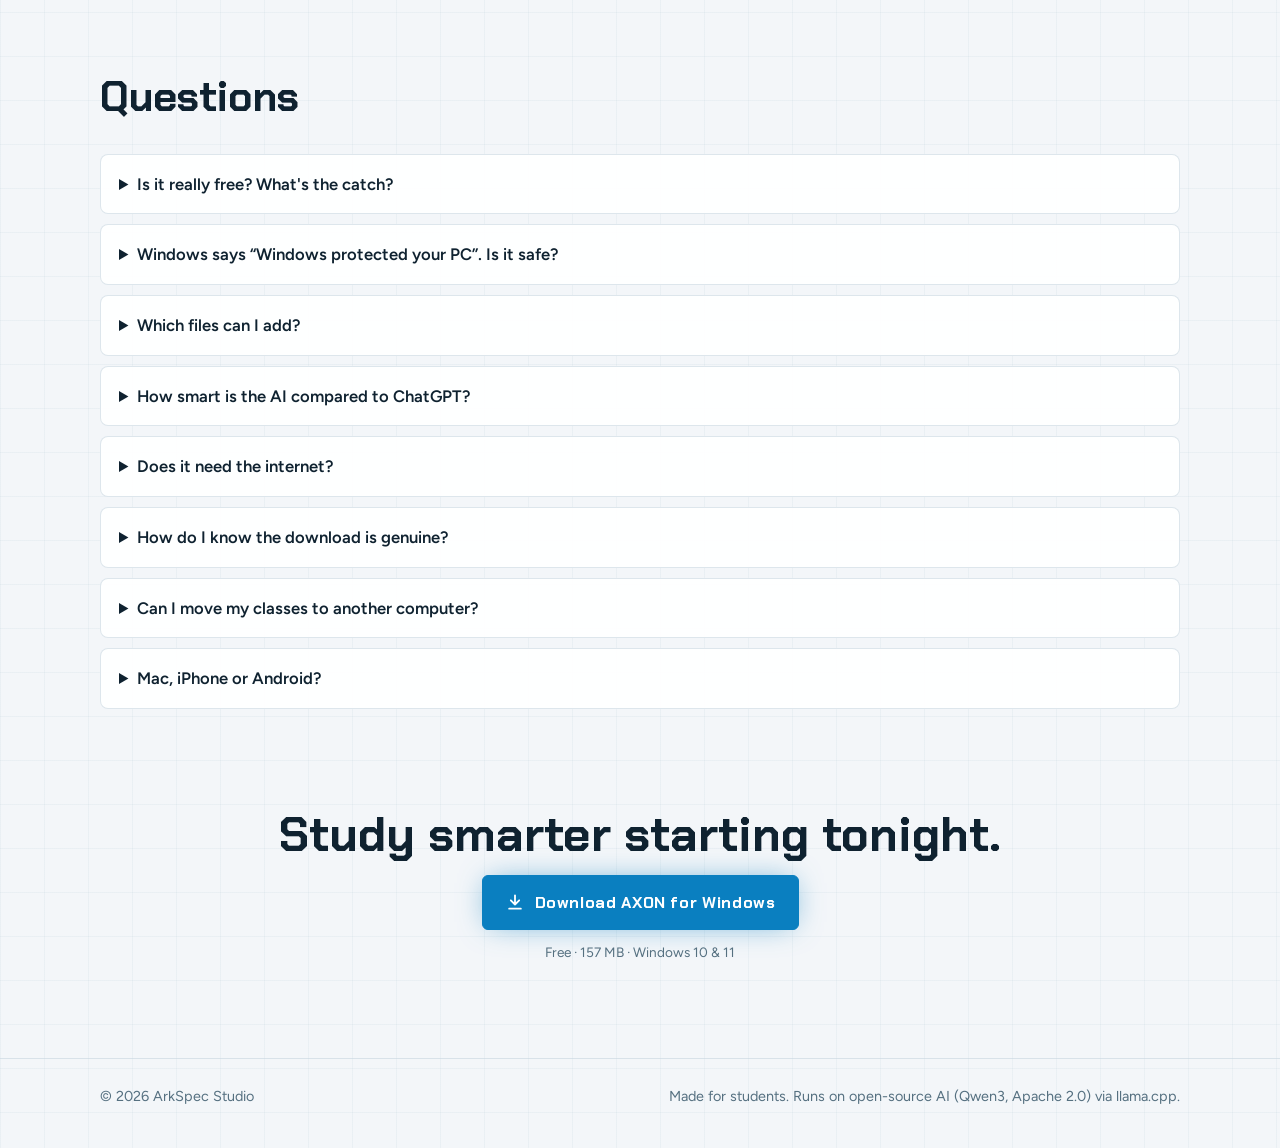
==== commit e47d7501: "Release 1.0.2: ArkSpec Studio as publisher, new download and fingerprint Co-Authored-By: Claude Opus" ====
--- a/index.html
+++ b/index.html
@@ -6,6 +6,7 @@
 <title>AXON · Your private AI study engine</title>
 <meta name="description" content="AXON turns your course materials into summaries, flashcards, practice tests and more, with a private AI that runs on your own PC. Free for Windows.">
 <meta http-equiv="Content-Security-Policy" content="default-src 'none'; script-src 'self'; style-src 'self'; font-src 'self'; img-src 'self' data:; manifest-src 'self'; connect-src 'none'; object-src 'none'; base-uri 'none'; form-action 'none'; upgrade-insecure-requests">
+<meta name="author" content="ArkSpec Studio">
 <meta name="referrer" content="strict-origin-when-cross-origin">
 <meta http-equiv="X-Content-Type-Options" content="nosniff">
 <link rel="icon" href="icon.png" id="favicon">
@@ -23,16 +24,16 @@
 <main>
   <div class="wrap hero">
     <div>
-      <span class="eyebrow">Study engine for Windows</span>
+      <span class="eyebrow">Study engine for Windows · by ArkSpec Studio</span>
       <h1>Your notes in.<br><em>Your best grade</em> out.</h1>
       <p class="lead">Add the materials from any class: slides, PDFs, readings, photos of your notes. Then pick what you want: summaries, flashcards, practice tests, essay feedback and more. A private AI on your own PC builds it all.</p>
       <div class="cta" id="download">
-        <a class="btn primary" href="https://github.com/Loki-2337/axon/releases/download/v1.0.1/AXON-Setup-1.0.1.exe">
+        <a class="btn primary" href="https://github.com/Loki-2337/axon/releases/download/v1.0.2/AXON-Setup-1.0.2.exe">
           <svg viewBox="0 0 24 24" fill="none" stroke="currentColor" stroke-width="2.2" stroke-linecap="round" stroke-linejoin="round"><path d="M12 4v11M7 10l5 5 5-5M5 20h14"/></svg>
           Download for Windows</a>
         <a class="btn" href="#how">See how it works</a>
       </div>
-      <p class="fine">Free · Windows 10 &amp; 11 (64-bit) · Version 1.0.1 · 157 MB</p>
+      <p class="fine">Free · Windows 10 &amp; 11 (64-bit) · Version 1.0.2 · 157 MB</p>
       <div class="badges"><span class="badge"><b>✓</b> No account</span><span class="badge"><b>✓</b> No subscription</span><span class="badge"><b>✓</b> Notes never leave your PC</span></div>
     </div>
     <div class="shot"><img data-shot="flashcards" src="shots/axon-dark/flashcards.jpg" width="1304" height="821" alt="AXON showing AI-made flashcards for a Biology class"></div>
@@ -114,7 +115,7 @@
       <details><summary>Which files can I add?</summary><p>PDF (including scanned PDFs), Word (.docx), PowerPoint (.pptx), Excel (.xlsx), CSV, RTF, text, Markdown and HTML files, web pages (paste a link), pasted text, and photos or screenshots of notes. AXON reads the text from photos and scans for you, and marks it so you can check it.</p></details>
       <details><summary>How smart is the AI compared to ChatGPT?</summary><p>It's a smaller model, so it's tuned for one job: building study material from what you give it. It only uses your materials, which keeps questions on topic and avoids made-up facts. Larger models give better results if your PC can run them.</p></details>
       <details><summary>Does it need the internet?</summary><p>Only to download the AI model (once), to add web links, and the first time you add a photo (to download the text-recognition data). Everything else works offline.</p></details>
-      <details id="verify"><summary>How do I know the download is genuine?</summary><p>Every release has a unique fingerprint (SHA-256). After downloading, open PowerShell in your Downloads folder and run <code>Get-FileHash AXON-Setup-1.0.1.exe</code>. The result must match exactly:</p><code class="hash">855FA385242F1800DA1239C23C1DD4C30552E058FC9F3B2EFE73C66B035EF6B2</code><p>If it doesn't match, delete the file and download it again from this page only.</p></details>
+      <details id="verify"><summary>How do I know the download is genuine?</summary><p>Every release has a unique fingerprint (SHA-256). After downloading, open PowerShell in your Downloads folder and run <code>Get-FileHash AXON-Setup-1.0.2.exe</code>. The result must match exactly:</p><code class="hash">29B2993F1E8B41D6A670D8FE9C5359B16461EBCC582114068A9D48BAB1370987</code><p>If it doesn't match, delete the file and download it again from this page only.</p></details>
       <details><summary>Can I move my classes to another computer?</summary><p>Yes. Settings → Your data → Back up all classes creates one file. Restore it on the other PC.</p></details>
       <details><summary>Mac, iPhone or Android?</summary><p>AXON is Windows-only for now.</p></details>
     </div>
@@ -122,14 +123,14 @@
 
   <div class="wrap final">
     <h2>Study smarter starting tonight.</h2>
-    <a class="btn primary" href="https://github.com/Loki-2337/axon/releases/download/v1.0.1/AXON-Setup-1.0.1.exe">
+    <a class="btn primary" href="https://github.com/Loki-2337/axon/releases/download/v1.0.2/AXON-Setup-1.0.2.exe">
       <svg viewBox="0 0 24 24" fill="none" stroke="currentColor" stroke-width="2.2" stroke-linecap="round" stroke-linejoin="round"><path d="M12 4v11M7 10l5 5 5-5M5 20h14"/></svg>
       Download AXON for Windows</a>
     <p class="fine">Free · 157 MB · Windows 10 &amp; 11</p>
   </div>
 </main>
 
-<footer><div class="wrap"><span>© 2026 AXON</span><span>Made for students. Runs on open-source AI (Qwen3, Apache 2.0) via llama.cpp.</span></div></footer>
+<footer><div class="wrap"><span>© 2026 ArkSpec Studio</span><span>Made for students. Runs on open-source AI (Qwen3, Apache 2.0) via llama.cpp.</span></div></footer>
 <script src="site.js" defer></script>
 </body>
 </html>
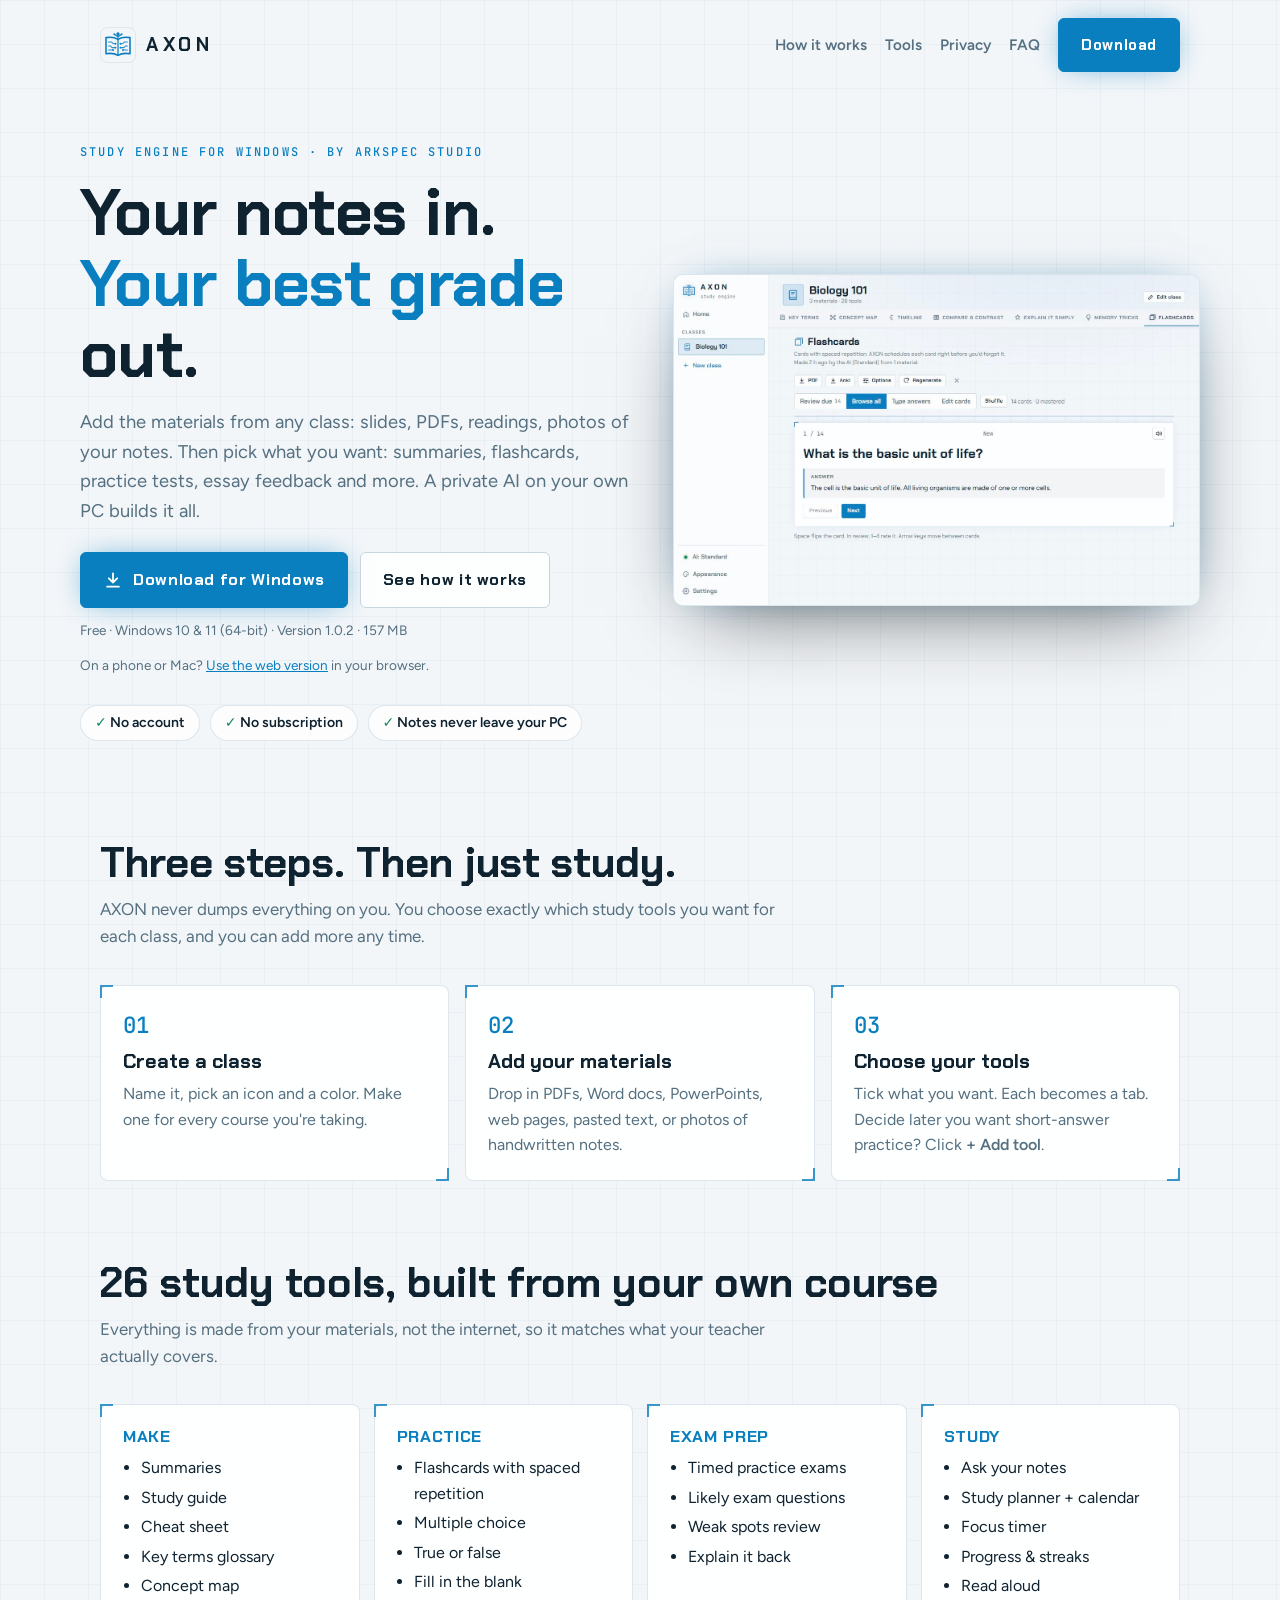
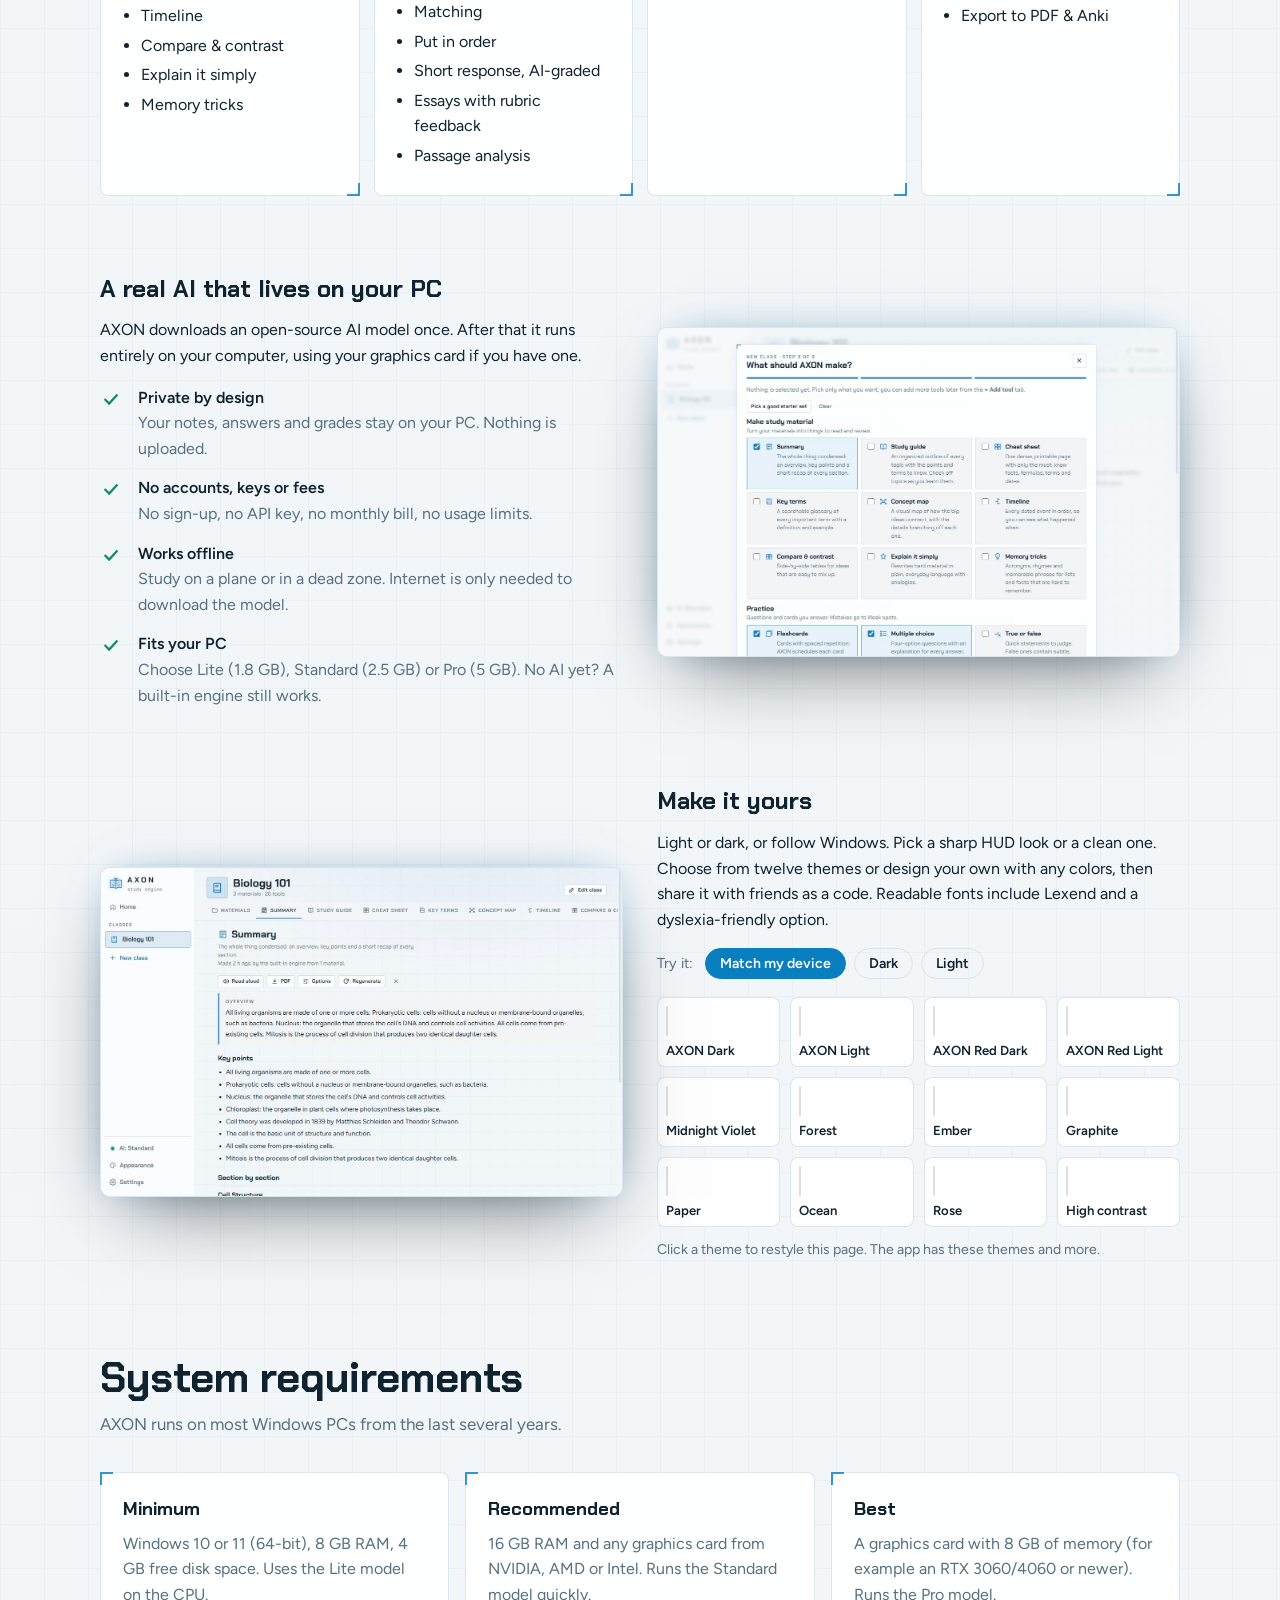
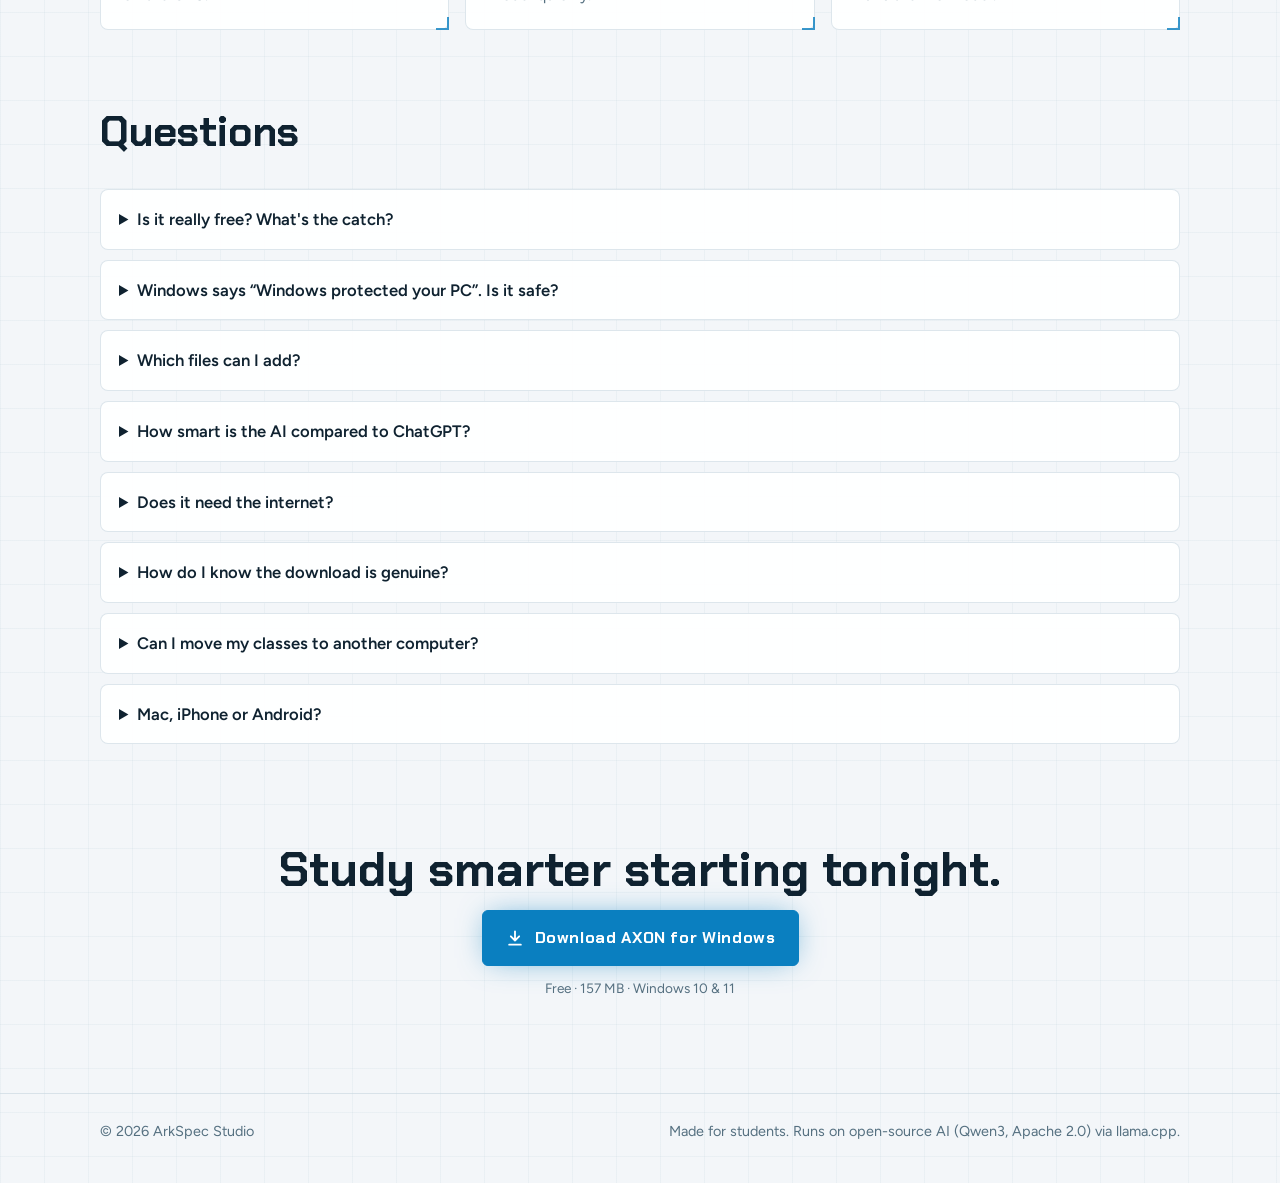
==== commit 565e5ebf: "Add browser version of AXON at /app/ and a web-version note for mobile visitors Co-Authored-By: Clau" ====
--- a/index.html
+++ b/index.html
@@ -17,7 +17,7 @@
   <nav>
     <a class="brand" href="#"><svg class="brand-ic" viewBox="0 0 40 40" aria-hidden="true"><rect class="tile" x=".3" y=".3" width="39.4" height="39.4" rx="9"/><g transform="translate(1.6 1.6) scale(.92)"><path d="M20 13.2C16 10.6 10.6 10.1 5.5 11.1V30.6C10.6 29.6 16 30.1 20 32.6C24 30.1 29.4 29.6 34.5 30.6V11.1C29.4 10.1 24 10.6 20 13.2Z" fill="none" stroke="currentColor" stroke-width="1.9" stroke-linejoin="round"/> <path d="M20 13.2V32.6" stroke="currentColor" stroke-width="1.5"/> <path d="M8.6 16.4H12.4L14.4 18.4H16.6M8.6 21.2H10.8L12.8 23.2H16.6M8.6 26H13.4" fill="none" stroke="currentColor" stroke-width="1.3" stroke-linecap="round" stroke-linejoin="round" stroke-opacity=".85"/> <path d="M31.4 16.4H27.6L25.6 18.4H23.4M31.4 21.2H29.2L27.2 23.2H23.4M31.4 26H26.6" fill="none" stroke="currentColor" stroke-width="1.3" stroke-linecap="round" stroke-linejoin="round" stroke-opacity=".85"/> <g fill="currentColor"><circle cx="17" cy="18.4" r="1.15"/><circle cx="17" cy="23.2" r="1.15"/><circle cx="14" cy="26" r="1.15"/><circle cx="23" cy="18.4" r="1.15"/><circle cx="23" cy="23.2" r="1.15"/><circle cx="26" cy="26" r="1.15"/></g> <g class="spark"><path d="M20 12.4V8.4M20 10L16.4 7.6M20 10L23.6 7.6" stroke="currentColor" stroke-width="1.4" stroke-linecap="round"/> <circle cx="20" cy="6.6" r="2" fill="currentColor"/><circle cx="15.6" cy="7" r="1.15" fill="currentColor"/><circle cx="24.4" cy="7" r="1.15" fill="currentColor"/></g></g></svg>AXON</a>
     <div class="navlinks"><a href="#how">How it works</a><a href="#tools">Tools</a><a href="#private">Privacy</a><a href="#faq">FAQ</a>
-      <a class="btn primary" href="#download">Download</a></div>
+      <a class="btn primary only-desk" href="#download">Download</a><a class="btn primary only-phone" href="app/">Open web app</a></div>
   </nav>
 </header>
 
@@ -27,13 +27,19 @@
       <span class="eyebrow">Study engine for Windows · by ArkSpec Studio</span>
       <h1>Your notes in.<br><em>Your best grade</em> out.</h1>
       <p class="lead">Add the materials from any class: slides, PDFs, readings, photos of your notes. Then pick what you want: summaries, flashcards, practice tests, essay feedback and more. A private AI on your own PC builds it all.</p>
+      <div class="webnote only-phone">
+        <b>On your phone?</b>
+        <p>There's no mobile app yet, but you can use AXON right in your browser. No install needed.</p>
+        <a class="btn primary" href="app/">Open the web version</a>
+      </div>
       <div class="cta" id="download">
-        <a class="btn primary" href="https://github.com/Loki-2337/axon/releases/download/v1.0.2/AXON-Setup-1.0.2.exe">
+        <a class="btn primary" href="https://github.com/ArkSpec-Studio/axon/releases/download/v1.0.2/AXON-Setup-1.0.2.exe">
           <svg viewBox="0 0 24 24" fill="none" stroke="currentColor" stroke-width="2.2" stroke-linecap="round" stroke-linejoin="round"><path d="M12 4v11M7 10l5 5 5-5M5 20h14"/></svg>
           Download for Windows</a>
         <a class="btn" href="#how">See how it works</a>
       </div>
       <p class="fine">Free · Windows 10 &amp; 11 (64-bit) · Version 1.0.2 · 157 MB</p>
+      <p class="fine only-desk">On a phone or Mac? <a href="app/">Use the web version</a> in your browser.</p>
       <div class="badges"><span class="badge"><b>✓</b> No account</span><span class="badge"><b>✓</b> No subscription</span><span class="badge"><b>✓</b> Notes never leave your PC</span></div>
     </div>
     <div class="shot"><img data-shot="flashcards" src="shots/axon-dark/flashcards.jpg" width="1304" height="821" alt="AXON showing AI-made flashcards for a Biology class"></div>
@@ -117,13 +123,13 @@
       <details><summary>Does it need the internet?</summary><p>Only to download the AI model (once), to add web links, and the first time you add a photo (to download the text-recognition data). Everything else works offline.</p></details>
       <details id="verify"><summary>How do I know the download is genuine?</summary><p>Every release has a unique fingerprint (SHA-256). After downloading, open PowerShell in your Downloads folder and run <code>Get-FileHash AXON-Setup-1.0.2.exe</code>. The result must match exactly:</p><code class="hash">29B2993F1E8B41D6A670D8FE9C5359B16461EBCC582114068A9D48BAB1370987</code><p>If it doesn't match, delete the file and download it again from this page only.</p></details>
       <details><summary>Can I move my classes to another computer?</summary><p>Yes. Settings → Your data → Back up all classes creates one file. Restore it on the other PC.</p></details>
-      <details><summary>Mac, iPhone or Android?</summary><p>AXON is Windows-only for now.</p></details>
+      <details><summary>Mac, iPhone or Android?</summary><p>There's no mobile or Mac app yet. Until then, <a href="app/">the web version</a> runs AXON in your browser on any device: same tools, your notes stay on your device. It works best in an up-to-date Chrome, Edge or Safari, and the AI download is smaller (about 1 GB).</p></details>
     </div>
   </section>
 
   <div class="wrap final">
     <h2>Study smarter starting tonight.</h2>
-    <a class="btn primary" href="https://github.com/Loki-2337/axon/releases/download/v1.0.2/AXON-Setup-1.0.2.exe">
+    <a class="btn primary" href="https://github.com/ArkSpec-Studio/axon/releases/download/v1.0.2/AXON-Setup-1.0.2.exe">
       <svg viewBox="0 0 24 24" fill="none" stroke="currentColor" stroke-width="2.2" stroke-linecap="round" stroke-linejoin="round"><path d="M12 4v11M7 10l5 5 5-5M5 20h14"/></svg>
       Download AXON for Windows</a>
     <p class="fine">Free · 157 MB · Windows 10 &amp; 11</p>
--- a/styles.css
+++ b/styles.css
@@ -97,3 +97,8 @@
 .sw .chipset i{display:block}
 .hash{font-family:"JetBrains Mono",monospace;font-size:.82rem;word-break:break-all;background:color-mix(in srgb,var(--panel) 85%,transparent);border:1px solid var(--soft);border-radius:6px;padding:8px 10px;display:block;margin:8px 18px 0;color:var(--text)}
 details code{font-family:"JetBrains Mono",monospace;font-size:.85rem}
+.webnote{border:1px solid var(--accent);border-radius:8px;padding:16px 18px;margin:0 0 22px;background:color-mix(in srgb,var(--accent) 8%,var(--panel))}
+.webnote b{font-family:"Chakra Petch";color:var(--accent);letter-spacing:.04em}
+.webnote p{margin:6px 0 14px;color:var(--text)}
+.only-phone{display:none}
+@media (max-width:700px){.only-phone{display:block}.navlinks .only-phone{display:inline-flex}.only-desk{display:none}.webnote .btn{width:100%;justify-content:center}}
